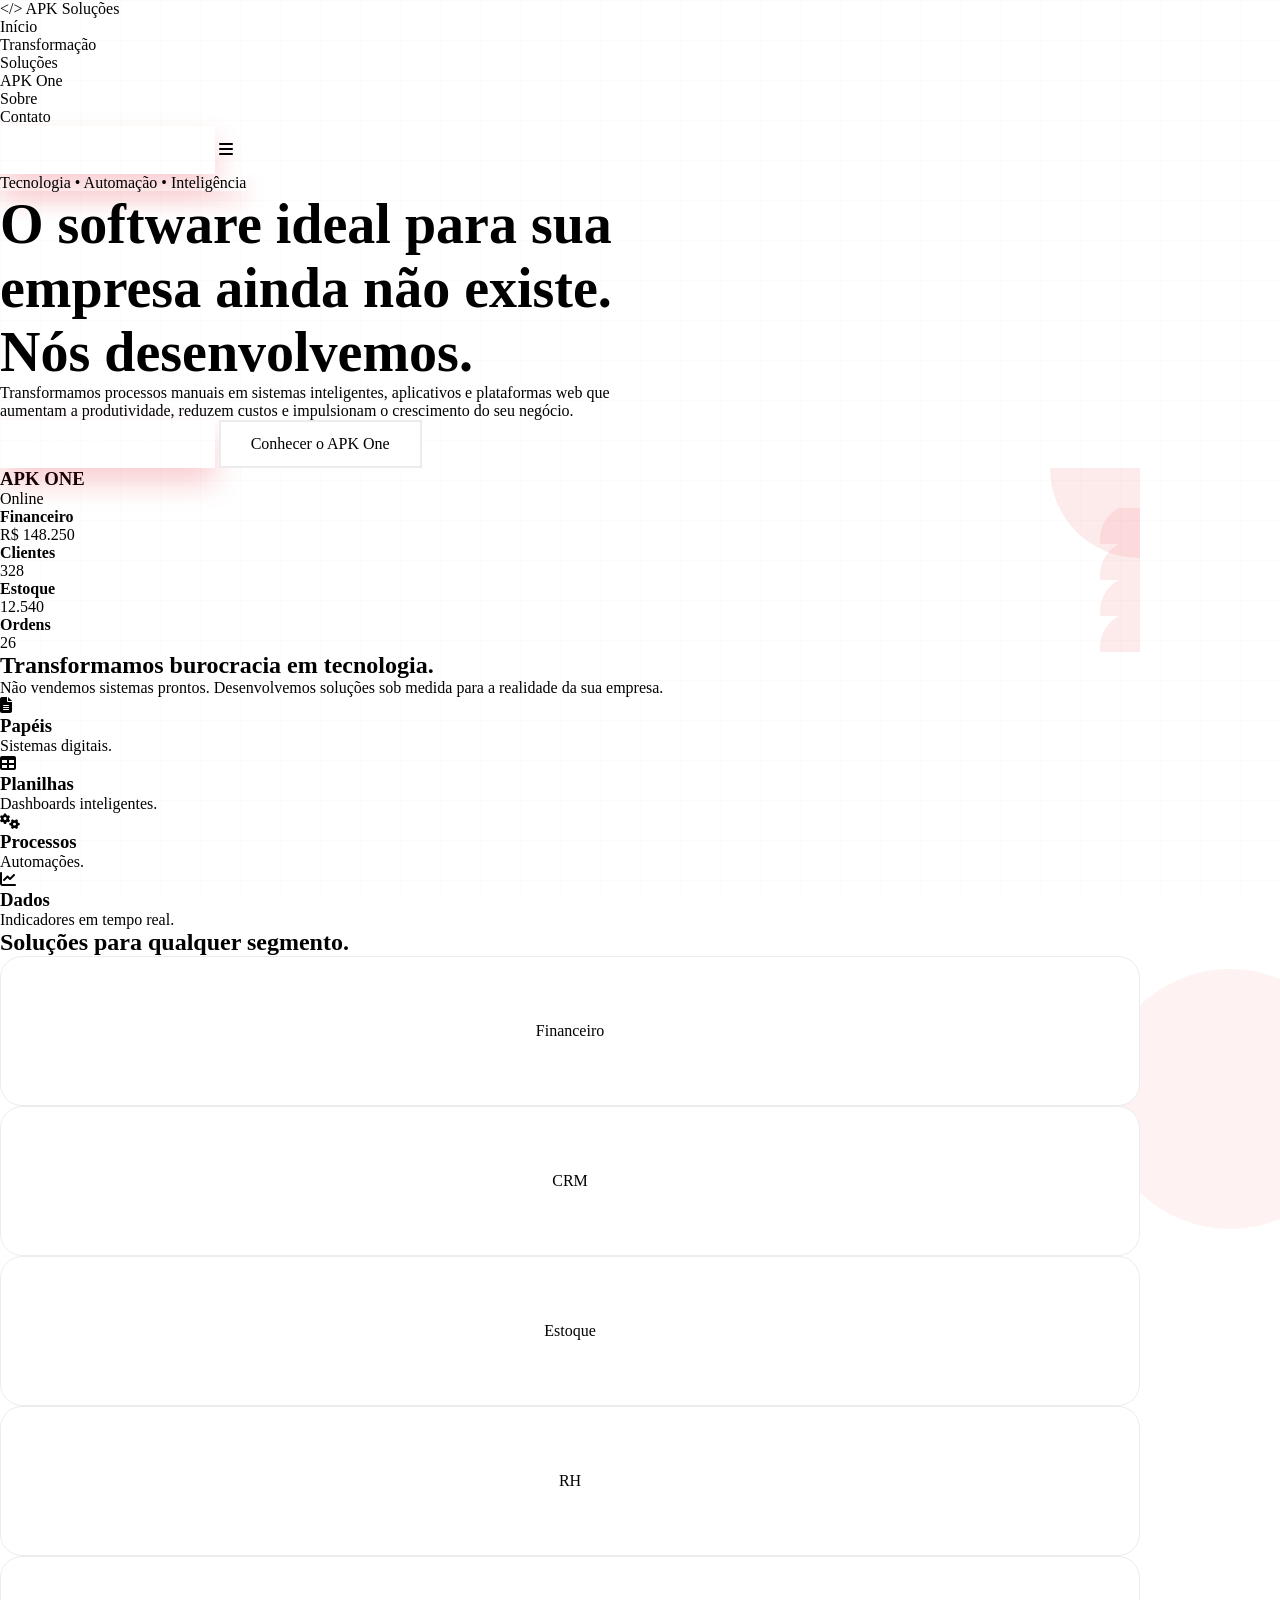
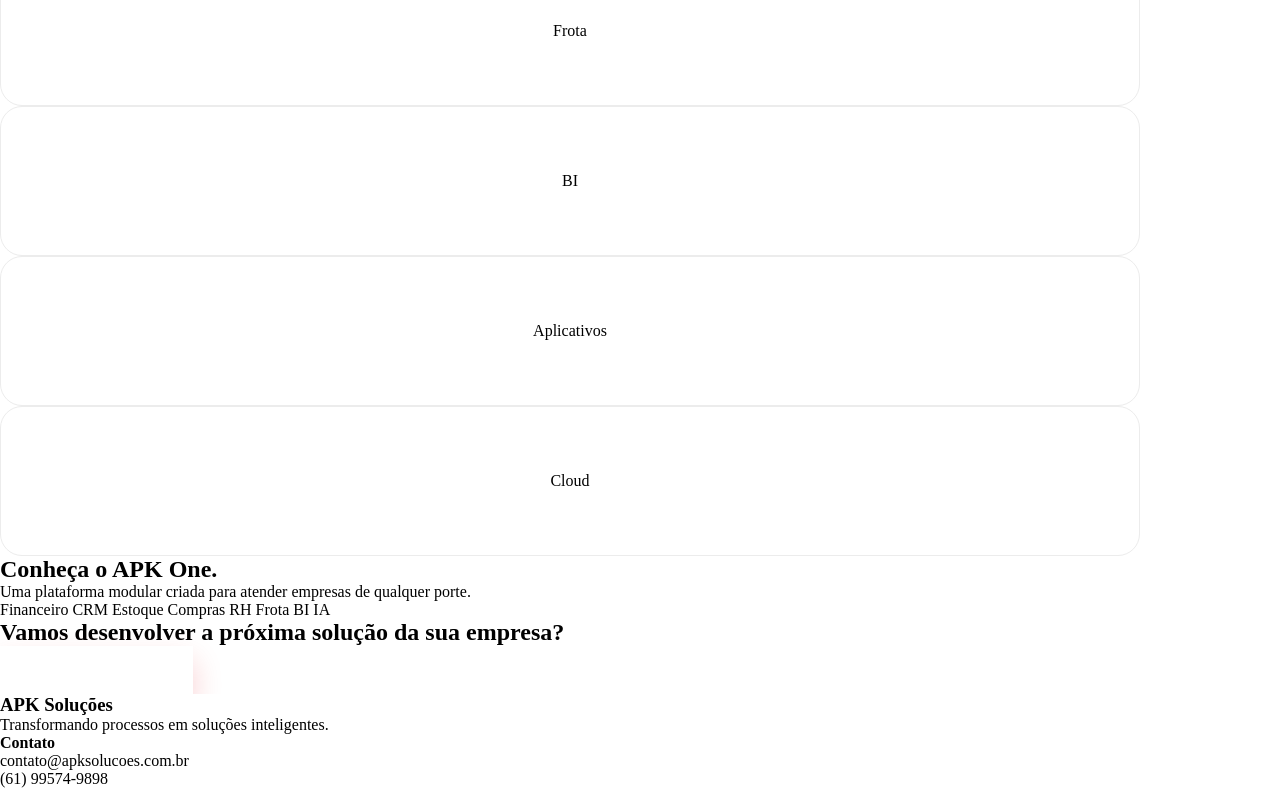
==== index.html @ 2851658e "Update index.html" ====
<!DOCTYPE html>
<html lang="pt-BR">

<head>
    <meta charset="UTF-8">
    <meta name="viewport" content="width=device-width, initial-scale=1.0">

    <title>APK Soluções | Transformando processos em soluções inteligentes</title>

    <meta name="description"
        content="Desenvolvimento de sistemas personalizados, aplicativos, dashboards, automações e soluções digitais para empresas de qualquer segmento.">

    <meta name="keywords"
        content="software, sistemas, ERP, CRM, dashboard, automação, aplicativo, desenvolvimento">

    <meta name="author" content="APK Soluções">

    <!-- Google Fonts -->
    <link rel="preconnect" href="https://fonts.googleapis.com">

    <link rel="preconnect" href="https://fonts.gstatic.com" crossorigin>

    <link href="https://fonts.googleapis.com/css2?family=Poppins:wght@300;400;500;600;700;800&display=swap"
        rel="stylesheet">

    <!-- Font Awesome -->
    <link rel="stylesheet"
        href="https://cdnjs.cloudflare.com/ajax/libs/font-awesome/6.7.2/css/all.min.css">

    <!-- CSS -->
    <link rel="stylesheet" href="css/variables.css">
    <link rel="stylesheet" href="css/reset.css">
    <link rel="stylesheet" href="css/layout.css">
    <link rel="stylesheet" href="css/components.css">
    <link rel="stylesheet" href="css/home.css">
    <link rel="stylesheet" href="css/responsive.css">
</head>

<body>

    <!--================ HEADER ================-->

    <header class="header">

        <div class="container header__container">

            <a href="#" class="header__logo">

                <span>&lt;/&gt;</span>

                APK Soluções

            </a>

            <nav class="header__nav">

                <ul class="header__menu">

                    <li><a href="#inicio">Início</a></li>

                    <li><a href="#transformacao">Transformação</a></li>

                    <li><a href="#solucoes">Soluções</a></li>

                    <li><a href="#apkone">APK One</a></li>

                    <li><a href="#sobre">Sobre</a></li>

                    <li><a href="#contato">Contato</a></li>

                </ul>

            </nav>

            <a href="#" class="btn btn--primary">

                Solicitar Demonstração

            </a>

            <button class="header__mobile">

                <i class="fa-solid fa-bars"></i>

            </button>

        </div>

    </header>

    <!--================ HERO ================-->

    <section class="hero" id="inicio">

        <div class="container hero__container">

            <div class="hero__content">

                <span class="hero__badge">

                    Tecnologia • Automação • Inteligência

                </span>

                <h1>

                    O software ideal para sua empresa ainda não existe.

                    <strong>Nós desenvolvemos.</strong>

                </h1>

                <p>

                    Transformamos processos manuais em sistemas inteligentes,
                    aplicativos e plataformas web que aumentam a produtividade,
                    reduzem custos e impulsionam o crescimento do seu negócio.

                </p>

                <div class="hero__buttons">

                    <a href="#" class="btn btn--primary">

                        Solicitar Demonstração

                    </a>

                    <a href="#apkone" class="btn btn--secondary">

                        Conhecer o APK One

                    </a>

                </div>

            </div>

            <!-- Dashboard -->

            <div class="hero__dashboard">

                <div class="dashboard">

                    <div class="dashboard__header">

                        <h3>APK ONE</h3>

                        <span>Online</span>

                    </div>

                    <div class="dashboard__cards">

                        <div class="dashboard__card">

                            <h4>Financeiro</h4>

                            <strong>R$ 148.250</strong>

                        </div>

                        <div class="dashboard__card">

                            <h4>Clientes</h4>

                            <strong>328</strong>

                        </div>

                        <div class="dashboard__card">

                            <h4>Estoque</h4>

                            <strong>12.540</strong>

                        </div>

                        <div class="dashboard__card">

                            <h4>Ordens</h4>

                            <strong>26</strong>

                        </div>

                    </div>

                </div>

            </div>

        </div>

    </section>

    <!--================ TRANSFORMAÇÃO ================-->

    <section class="transform" id="transformacao">

        <div class="container">

            <div class="section-title">

                <h2>Transformamos burocracia em tecnologia.</h2>

                <p>

                    Não vendemos sistemas prontos.

                    Desenvolvemos soluções sob medida para a realidade da sua empresa.

                </p>

            </div>

            <div class="transform__grid">

                <article class="transform__card">

                    <i class="fa-solid fa-file-lines"></i>

                    <h3>Papéis</h3>

                    <p>Sistemas digitais.</p>

                </article>

                <article class="transform__card">

                    <i class="fa-solid fa-table"></i>

                    <h3>Planilhas</h3>

                    <p>Dashboards inteligentes.</p>

                </article>

                <article class="transform__card">

                    <i class="fa-solid fa-gears"></i>

                    <h3>Processos</h3>

                    <p>Automações.</p>

                </article>

                <article class="transform__card">

                    <i class="fa-solid fa-chart-line"></i>

                    <h3>Dados</h3>

                    <p>Indicadores em tempo real.</p>

                </article>

            </div>

        </div>

    </section>

    <!--================ SOLUÇÕES ================-->

    <section class="solutions" id="solucoes">

        <div class="container">

            <div class="section-title">

                <h2>Soluções para qualquer segmento.</h2>

            </div>

            <div class="solutions__grid">

                <div class="solution-card">Financeiro</div>

                <div class="solution-card">CRM</div>

                <div class="solution-card">Estoque</div>

                <div class="solution-card">RH</div>

                <div class="solution-card">Frota</div>

                <div class="solution-card">BI</div>

                <div class="solution-card">Aplicativos</div>

                <div class="solution-card">Cloud</div>

            </div>

        </div>

    </section>

    <!--================ APK ONE ================-->

    <section class="apkone" id="apkone">

        <div class="container">

            <div class="section-title">

                <h2>Conheça o APK One.</h2>

                <p>

                    Uma plataforma modular criada para atender empresas de qualquer porte.

                </p>

            </div>

            <div class="apkone__modules">

                <span>Financeiro</span>

                <span>CRM</span>

                <span>Estoque</span>

                <span>Compras</span>

                <span>RH</span>

                <span>Frota</span>

                <span>BI</span>

                <span>IA</span>

            </div>

        </div>

    </section>

    <!--================ CTA ================-->

    <section class="cta">

        <div class="container">

            <h2>

                Vamos desenvolver a próxima solução da sua empresa?

            </h2>

            <a href="#" class="btn btn--primary">

                Solicitar Orçamento

            </a>

        </div>

    </section>

    <!--================ FOOTER ================-->

    <footer class="footer" id="contato">

        <div class="container footer__container">

            <div>

                <h3>APK Soluções</h3>

                <p>

                    Transformando processos em soluções inteligentes.

                </p>

            </div>

            <div>

                <h4>Contato</h4>

                <p>contato@apksolucoes.com.br</p>

                <p>(61) 99574-9898</p>

            </div>

        </div>

    </footer>

    <!-- JS -->

    <script src="assets/js/app.js"></script>

</body>

</html>
---- css/layout.css ----
/* ==========================================================
   APK SOLUÇÕES
   components.css
   Componentes globais do site
========================================================== */


/* ==========================================================
   BOTÕES
========================================================== */

.btn{

    display:inline-flex;

    align-items:center;

    justify-content:center;

    gap:10px;

    min-height:48px;

    padding:0 24px;

    border-radius:var(--radius-md);

    font-size:var(--font-size-md);

    font-weight:var(--font-semibold);

    white-space:nowrap;

    cursor:pointer;

    transition:
        transform var(--transition-fast),
        box-shadow var(--transition-fast),
        background var(--transition-fast),
        color var(--transition-fast);

}


/* ==========================================================
   BOTÃO PRIMÁRIO
========================================================== */

.btn--primary{

    background:var(--color-primary);

    color:var(--color-white);

    box-shadow:
        0 8px 20px rgba(227,6,19,.18);

}


.btn--primary:hover{

    background:var(--color-primary-dark);

    color:var(--color-white);

    transform:translateY(-2px);

    box-shadow:
        0 12px 28px rgba(227,6,19,.25);

}


/* ==========================================================
   BOTÃO SECUNDÁRIO
========================================================== */

.btn--secondary{

    background:var(--color-white);

    color:var(--color-black);

    border:1px solid var(--color-gray-light);

}


.btn--secondary:hover{

    background:var(--color-black);

    border-color:var(--color-black);

    color:var(--color-white);

    transform:translateY(-2px);

}


/* ==========================================================
   BOTÃO OUTLINE
========================================================== */

.btn--outline{

    background:transparent;

    color:var(--color-primary);

    border:1px solid var(--color-primary);

}


.btn--outline:hover{

    background:var(--color-primary);

    color:var(--color-white);

}


/* ==========================================================
   CARDS
========================================================== */

.card{

    background:var(--color-white);

    border:1px solid rgba(17,24,39,.06);

    border-radius:var(--radius-lg);

    box-shadow:var(--shadow-sm);

    transition:
        transform var(--transition),
        box-shadow var(--transition);

}


.card:hover{

    transform:translateY(-6px);

    box-shadow:var(--shadow-md);

}


/* ==========================================================
   SOLUTION CARD
========================================================== */

.solution-card{

    position:relative;

    min-height:150px;

    display:flex;

    flex-direction:column;

    align-items:center;

    justify-content:center;

    gap:12px;

    padding:30px;

    background:var(--color-white);

    border-radius:var(--radius-lg);

    border:1px solid #e5e7eb;

    color:var(--color-black);

    font-size:var(--font-size-lg);

    font-weight:var(--font-semibold);

    text-align:center;

    overflow:hidden;

    transition:
        transform var(--transition),
        box-shadow var(--transition),
        border-color var(--transition),
        color var(--transition);

}


.solution-card::before{

    content:"";

    position:absolute;

    left:0;

    bottom:0;

    width:100%;

    height:3px;

    background:var(--color-primary);

    transform:scaleX(0);

    transform-origin:left;

    transition:transform var(--transition);

}


.solution-card:hover{

    transform:translateY(-6px);

    border-color:rgba(227,6,19,.25);

    box-shadow:var(--shadow-md);

    color:var(--color-primary);

}


.solution-card:hover::before{

    transform:scaleX(1);

}


/* ==========================================================
   BADGE
========================================================== */

.badge{

    display:inline-flex;

    align-items:center;

    justify-content:center;

    gap:8px;

    padding:7px 14px;

    border-radius:var(--radius-round);

    font-size:var(--font-size-sm);

    font-weight:var(--font-semibold);

}


.badge--primary{

    background:#ffecec;

    color:var(--color-primary);

}


.badge--dark{

    background:var(--color-black);

    color:var(--color-white);

}


/* ==========================================================
   ÍCONES
========================================================== */

.icon-box{

    width:58px;

    height:58px;

    display:flex;

    align-items:center;

    justify-content:center;

    border-radius:var(--radius-md);

    background:#fff0f1;

    color:var(--color-primary);

    font-size:24px;

}


/* ==========================================================
   LINKS
========================================================== */

.link{

    display:inline-flex;

    align-items:center;

    gap:8px;

    color:var(--color-primary);

    font-weight:var(--font-semibold);

}


.link:hover{

    color:var(--color-primary-dark);

}


.link i{

    transition:transform var(--transition-fast);

}


.link:hover i{

    transform:translateX(4px);

}


/* ==========================================================
   DIVISOR
========================================================== */

.divider{

    width:100%;

    height:1px;

    background:#e5e7eb;

}


/* ==========================================================
   SCROLL OFFSET
========================================================== */

[id]{

    scroll-margin-top:
        calc(var(--header-height) + 25px);

}
---- css/components.css ----
/* ==========================================================
   APK SOLUÇÕES
   components.css
   Componentes globais
========================================================== */


/* ==========================================================
   BOTÕES
========================================================== */

.btn{

    display:inline-flex;

    align-items:center;

    justify-content:center;

    gap:10px;

    min-height:48px;

    padding:14px 30px;

    border-radius:var(--radius-round);

    font-size:var(--font-size-md);

    font-weight:var(--font-semibold);

    line-height:1;

    white-space:nowrap;

    cursor:pointer;

    user-select:none;

    transition:
        transform var(--transition-fast),
        box-shadow var(--transition-fast),
        background var(--transition-fast),
        color var(--transition-fast),
        border-color var(--transition-fast);

}


/* ==========================================================
   BOTÃO PRIMÁRIO
========================================================== */

.btn--primary{

    background:var(--gradient-primary);

    color:var(--color-white);

    border:2px solid transparent;

    box-shadow:
        0 15px 30px rgba(227,6,19,.20);

}


.btn--primary:hover{

    color:var(--color-white);

    transform:translateY(-4px);

    box-shadow:
        0 20px 40px rgba(227,6,19,.35);

}


/* ==========================================================
   BOTÃO SECUNDÁRIO
========================================================== */

.btn--secondary{

    background:var(--color-white);

    color:var(--color-black);

    border:2px solid #ececec;

}


.btn--secondary:hover{

    background:var(--color-black);

    color:var(--color-white);

    border-color:var(--color-black);

    transform:translateY(-3px);

}


/* ==========================================================
   BOTÃO OUTLINE
========================================================== */

.btn--outline{

    background:transparent;

    color:var(--color-primary);

    border:2px solid var(--color-primary);

}


.btn--outline:hover{

    background:var(--color-primary);

    color:var(--color-white);

}


/* ==========================================================
   CARD GENÉRICO
========================================================== */

.card{

    background:var(--color-white);

    border:1px solid rgba(17,24,39,.06);

    border-radius:var(--radius-lg);

    padding:35px;

    box-shadow:var(--shadow-sm);

    transition:
        transform var(--transition),
        box-shadow var(--transition);

}


.card:hover{

    transform:translateY(-8px);

    box-shadow:var(--shadow-lg);

}


/* ==========================================================
   SOLUTION CARD
========================================================== */

.solution-card{

    position:relative;

    min-height:150px;

    display:flex;

    flex-direction:column;

    align-items:center;

    justify-content:center;

    gap:12px;

    padding:30px;

    background:var(--color-white);

    border:1px solid #ececec;

    border-radius:var(--radius-lg);

    text-align:center;

    cursor:pointer;

    overflow:hidden;

    transition:
        transform var(--transition),
        box-shadow var(--transition),
        border-color var(--transition),
        color var(--transition);

}


.solution-card:hover{

    transform:translateY(-8px);

    border-color:var(--color-primary);

    box-shadow:var(--shadow-lg);

}


.solution-card i{

    font-size:42px;

    color:var(--color-primary);

    margin-bottom:10px;

}


.solution-card h3{

    color:var(--color-black);

    margin-bottom:5px;

}


.solution-card p{

    color:var(--color-gray);

}


/* ==========================================================
   DASHBOARD
========================================================== */

.dashboard{

    position:relative;

    overflow:hidden;

}


.dashboard::before{

    content:"";

    position:absolute;

    width:180px;

    height:180px;

    top:-90px;

    right:-90px;

    border-radius:50%;

    background:rgba(227,6,19,.08);

    pointer-events:none;

}


.dashboard__card{

    position:relative;

    overflow:hidden;

}


.dashboard__card::after{

    content:"";

    position:absolute;

    width:70px;

    height:70px;

    right:-30px;

    bottom:-30px;

    border-radius:50%;

    background:rgba(227,6,19,.08);

    pointer-events:none;

}


/* ==========================================================
   BADGE
========================================================== */

.badge{

    display:inline-flex;

    align-items:center;

    justify-content:center;

    gap:10px;

    padding:8px 18px;

    border-radius:var(--radius-round);

    background:#ffecec;

    color:var(--color-primary);

    font-size:var(--font-size-sm);

    font-weight:var(--font-semibold);

}


/* ==========================================================
   ESTATÍSTICAS
========================================================== */

.stats{

    display:grid;

    grid-template-columns:
        repeat(4,1fr);

    gap:30px;

}


.stat{

    background:var(--color-white);

    border-radius:var(--radius-lg);

    padding:35px;

    text-align:center;

    box-shadow:var(--shadow-sm);

}


.stat h2{

    color:var(--color-primary);

    font-size:42px;

    margin-bottom:10px;

}


.stat p{

    color:var(--color-gray);

}


/* ==========================================================
   GLASS
========================================================== */

.glass{

    background:rgba(255,255,255,.70);

    border:1px solid rgba(255,255,255,.40);

    backdrop-filter:blur(15px);

    -webkit-backdrop-filter:blur(15px);

}


/* ==========================================================
   CÍRCULO DE ÍCONE
========================================================== */

.icon-circle{

    width:70px;

    height:70px;

    display:flex;

    align-items:center;

    justify-content:center;

    margin:0 auto 20px;

    border-radius:50%;

    background:#ffecec;

    color:var(--color-primary);

    font-size:28px;

}


/* ==========================================================
   DIVISOR
========================================================== */

.divider{

    width:90px;

    height:5px;

    margin:20px auto 0;

    border-radius:var(--radius-round);

    background:var(--gradient-primary);

}


/* ==========================================================
   HOVER SCALE
========================================================== */

.hover-scale{

    transition:
        transform var(--transition);

}


.hover-scale:hover{

    transform:scale(1.05);

}


/* ==========================================================
   FADE
========================================================== */

.fade{

    opacity:0;

    transform:translateY(30px);

    transition:
        opacity .8s ease,
        transform .8s ease;

}


.fade.show{

    opacity:1;

    transform:translateY(0);

}
---- css/home.css ----
Perfeito! Agora entramos na parte que vai dar identidade ao projeto.

Este arquivo conterá todos os componentes reutilizáveis da APK Soluções.

📄 Arquivo
assets/css/components.css
/* ==========================================================
   APK SOLUÇÕES
   COMPONENTS.CSS
========================================================== */

/* ==========================================================
   BOTÕES
========================================================== */

.btn{

    display:inline-flex;
    align-items:center;
    justify-content:center;

    padding:16px 34px;

    border-radius:999px;

    font-size:16px;
    font-weight:600;

    cursor:pointer;

    transition:all .35s ease;

    user-select:none;

}

.btn--primary{

    background:var(--gradient-primary);
    color:#FFF;

    box-shadow:0 15px 30px rgba(227,6,19,.20);

}

.btn--primary:hover{

    transform:translateY(-4px);

    box-shadow:0 20px 40px rgba(227,6,19,.35);

}

.btn--secondary{

    background:#FFF;

    color:var(--color-black);

    border:2px solid #ECECEC;

}

.btn--secondary:hover{

    background:var(--color-black);

    color:#FFF;

}


/* ==========================================================
   CARDS
========================================================== */

.card{

    background:#FFF;

    border-radius:22px;

    padding:35px;

    transition:.35s;

    box-shadow:var(--shadow-sm);

}

.card:hover{

    transform:translateY(-10px);

    box-shadow:var(--shadow-lg);

}


/* ==========================================================
   SOLUTION CARD
========================================================== */

.solution-card{

    background:#FFF;

    border-radius:22px;

    padding:35px;

    text-align:center;

    transition:.35s;

    cursor:pointer;

    border:1px solid #ECECEC;

}

.solution-card:hover{

    transform:translateY(-8px);

    border-color:var(--color-primary);

    box-shadow:var(--shadow-lg);

}

.solution-card i{

    font-size:42px;

    color:var(--color-primary);

    margin-bottom:20px;

}

.solution-card h3{

    margin-bottom:15px;

    color:var(--color-black);

}

.solution-card p{

    color:var(--color-gray);

}


/* ==========================================================
   DASHBOARD
========================================================== */

.dashboard{

    position:relative;

    overflow:hidden;

}

.dashboard::before{

    content:"";

    position:absolute;

    width:180px;
    height:180px;

    background:rgba(227,6,19,.08);

    border-radius:50%;

    top:-90px;
    right:-90px;

}

.dashboard__card{

    position:relative;

    overflow:hidden;

}

.dashboard__card::after{

    content:"";

    position:absolute;

    right:-30px;
    bottom:-30px;

    width:70px;
    height:70px;

    border-radius:50%;

    background:rgba(227,6,19,.08);

}


/* ==========================================================
   BADGES
========================================================== */

.badge{

    display:inline-flex;

    align-items:center;

    gap:10px;

    padding:8px 18px;

    border-radius:999px;

    background:#FFECEC;

    color:var(--color-primary);

    font-weight:600;

    font-size:14px;

}


/* ==========================================================
   MENU
========================================================== */

.header__menu li{

    position:relative;

}

.header__menu a{

    padding:6px 0;

}

.header__menu a::after{

    content:"";

    position:absolute;

    left:0;
    bottom:-6px;

    width:0;

    height:2px;

    background:var(--color-primary);

    transition:.35s;

}

.header__menu a:hover::after{

    width:100%;

}


/* ==========================================================
   ESTATÍSTICAS
========================================================== */

.stats{

    display:grid;

    grid-template-columns:repeat(4,1fr);

    gap:30px;

}

.stat{

    background:#FFF;

    border-radius:20px;

    padding:35px;

    text-align:center;

    box-shadow:var(--shadow-sm);

}

.stat h2{

    color:var(--color-primary);

    font-size:42px;

    margin-bottom:10px;

}

.stat p{

    color:var(--color-gray);

}


/* ==========================================================
   GLASS
========================================================== */

.glass{

    backdrop-filter:blur(15px);

    background:rgba(255,255,255,.70);

    border:1px solid rgba(255,255,255,.4);

}


/* ==========================================================
   ICON CIRCLE
========================================================== */

.icon-circle{

    width:70px;

    height:70px;

    border-radius:50%;

    display:flex;

    justify-content:center;

    align-items:center;

    margin:0 auto 20px;

    background:#FFECEC;

    color:var(--color-primary);

    font-size:28px;

}


/* ==========================================================
   SECTION DIVIDER
========================================================== */

.divider{

    width:90px;

    height:5px;

    border-radius:20px;

    background:var(--gradient-primary);

    margin:20px auto 0;

}


/* ==========================================================
   HOVER SCALE
========================================================== */

.hover-scale{

    transition:.35s;

}

.hover-scale:hover{

    transform:scale(1.05);

}


/* ==========================================================
   FADE
========================================================== */

.fade{

    opacity:0;

    transform:translateY(30px);

    transition:.8s;

}

.fade.show{

    opacity:1;

    transform:translateY(0);

}
🔥 Agora você já possui
✅ HTML

✅ Variáveis

✅ Reset

✅ Layout

✅ Componentes

O que vem agora?
Agora começa a parte que realmente vai deixar o site bonito.

O próximo arquivo será:

home.css
Nele vamos criar:

🎨 Hero premium com fundo tecnológico.

🌟 Efeitos de luz.

💎 Dashboard flutuante.

✨ Animações suaves.

📈 Cards com microinterações.

🎯 Seções com visual moderno.

🎨 Gradientes elegantes.

🖥️ Aparência semelhante a produtos como Vercel e Stripe, mas com identidade própria.

Minha proposta
A partir do home.css, vamos elevar o nível do design. Em vez de um site institucional comum, vamos construir uma interface que possa servir de base para a futura plataforma APK One, mantendo consistência visual entre o site e o sistema.

Na próxima resposta entregarei um home.css completo, bem mais elaborado, para que ao abrir o navegador você já tenha a sensação de estar vendo um produto de tecnologia de alto padrão.


SIM

Perfeito! Agora eu vou fazer uma pequena mudança de estratégia para aumentar muito a qualidade do projeto.

O que eu percebi
Se continuarmos gerando arquivos de 500 a 1.000 linhas diretamente no chat, acontecerão problemas:

o código pode ser cortado pelo limite de resposta;

ficará difícil para você copiar;

ficará difícil manter e evoluir;

aumenta o risco de erros.

Como este projeto é grande (provavelmente passará de 20.000 linhas de código), quero trabalhar como uma software house de verdade.

Minha proposta
Em vez de colar tudo no chat, eu vou gerar arquivos completos (home.css, app.js, etc.) para você baixar e colocar na pasta do projeto.

Assim você receberá arquivos íntegros, sem cortes, exatamente como seriam em um projeto profissional.

Isso permitirá:
✅ Arquivos completos.

✅ Código sem limite de tamanho do chat.

✅ Organização.

✅ Evolução do projeto.

✅ Fácil atualização.

O que vou entregar na Sprint 1
index.html ✅ (já entregue)

variables.css ✅

reset.css ✅

layout.css ✅

components.css ✅

home.css (arquivo completo)

responsive.css (arquivo completo)

app.js (arquivo completo)

Depois seguimos para as páginas internas e, em seguida, para o APK One.

Quero construir isso como um produto comercial
Não quero que seja apenas um conjunto de exemplos. Quero que, ao final, você tenha um projeto organizado, pronto para colocar no GitHub, publicar e evoluir para uma plataforma SaaS.

Então, a partir da próxima entrega, vou gerar o home.css completo como um arquivo, em vez de tentar dividi-lo em vários trechos pelo chat. Isso vai manter a qualidade e acelerar muito o desenvolvimento.


sim

Perfeito! Agora começaremos a gerar os arquivos completos do projeto.

📄 Primeiro arquivo desta etapa:

**home.css

Esse arquivo já adiciona:

Fundo moderno com gradientes sutis.

Hero com grid tecnológico.

Dashboard flutuante.

Animação suave.

Melhorias visuais nos cards.

Destaques para as seções.

CTA com efeito de profundidade.

Rodapé refinado.

Próxima entrega
Na sequência vou gerar o responsive.css completo, contendo:

📱 Mobile (320px–767px)

💻 Tablet (768px–1023px)

🖥️ Desktop (1024px+)

Menu hambúrguer

Hero adaptável

Dashboard responsivo

Grid dos cards responsivo

Footer responsivo

Depois disso entregarei o app.js para animações e interações.

Também proponho uma melhoria importante
Em vez de apenas desenvolver o site, vou criar um projeto com padrão profissional:

README.md

.gitignore

Estrutura Git

Documentação

Componentes reutilizáveis

Base preparada para a futura API em .NET

Assim, tudo o que construirmos servirá tanto para o site quanto para a plataforma APK One. 


home.css
Código


Biblioteca
/
home.css


/* ==========================================================
   APK SOLUÇÕES
   home.css
========================================================== */

body{
    background:
    radial-gradient(circle at top right, rgba(227,6,19,.08), transparent 30%),
    radial-gradient(circle at bottom left, rgba(37,99,235,.05), transparent 35%),
    var(--color-background);
}

.hero{
    overflow:hidden;
}

.hero::before{
    content:"";
    position:absolute;
    inset:0;
    background-image:
      linear-gradient(rgba(0,0,0,.03) 1px, transparent 1px),
      linear-gradient(90deg, rgba(0,0,0,.03) 1px, transparent 1px);
    background-size:40px 40px;
    opacity:.35;
    pointer-events:none;
}

.hero__content{
    position:relative;
    z-index:2;
}

.hero__dashboard{
    animation:float 6s ease-in-out infinite;
}

@keyframes float{
    0%,100%{transform:translateY(0);}
    50%{transform:translateY(-14px);}
}

.hero__badge{
    box-shadow:0 10px 25px rgba(227,6,19,.15);
}

.hero h1{
    max-width:700px;
}

.hero p{
    max-width:620px;
}

.transform__card,
.solution-card,
.dashboard,
.stat{
    transition:transform .35s ease, box-shadow .35s ease;
}

.transform__card:hover,
.solution-card:hover,
.dashboard:hover,
.stat:hover{
    transform:translateY(-8px);
}

.solutions{
    position:relative;
}

.solutions::before{
    content:"";
    position:absolute;
    width:260px;
    height:260px;
    border-radius:50%;
    background:rgba(227,6,19,.05);
    right:-80px;
    top:40px;
}

.cta{
    position:relative;
    overflow:hidden;
}

.cta::after{
    content:"";
    position:absolute;
    width:420px;
    height:420px;
    border-radius:50%;
    background:rgba(255,255,255,.08);
    top:-180px;
    right:-120px;
}

.footer{
    border-top:4px solid var(--color-primary);
}
Biblioteca
/
home.css


/* ==========================================================
   APK SOLUÇÕES
   home.css
========================================================== */

body{
    background:
    radial-gradient(circle at top right, rgba(227,6,19,.08), transparent 30%),
    radial-gradient(circle at bottom left, rgba(37,99,235,.05), transparent 35%),
    var(--color-background);
}

.hero{
    overflow:hidden;
}

.hero::before{
    content:"";
    position:absolute;
    inset:0;
    background-image:
      linear-gradient(rgba(0,0,0,.03) 1px, transparent 1px),
      linear-gradient(90deg, rgba(0,0,0,.03) 1px, transparent 1px);
    background-size:40px 40px;
    opacity:.35;
    pointer-events:none;
}

.hero__content{
    position:relative;
    z-index:2;
}

.hero__dashboard{
    animation:float 6s ease-in-out infinite;
}

@keyframes float{
    0%,100%{transform:translateY(0);}
    50%{transform:translateY(-14px);}
}

.hero__badge{
    box-shadow:0 10px 25px rgba(227,6,19,.15);
}

.hero h1{
    max-width:700px;
}

.hero p{
    max-width:620px;
}

.transform__card,
.solution-card,
.dashboard,
.stat{
    transition:transform .35s ease, box-shadow .35s ease;
}

.transform__card:hover,
.solution-card:hover,
.dashboard:hover,
.stat:hover{
    transform:translateY(-8px);
}

.solutions{
    position:relative;
}

.solutions::before{
    content:"";
    position:absolute;
    width:260px;
    height:260px;
    border-radius:50%;
    background:rgba(227,6,19,.05);
    right:-80px;
    top:40px;
}

.cta{
    position:relative;
    overflow:hidden;
}

.cta::after{
    content:"";
    position:absolute;
    width:420px;
    height:420px;
    border-radius:50%;
    background:rgba(255,255,255,.08);
    top:-180px;
    right:-120px;
}

.footer{
    border-top:4px solid var(--color-primary);
}
/* ==========================================================
   DASHBOARD - EFEITO 3D
========================================================== */

.hero__dashboard .dashboard{

    transform:
        perspective(1200px)
        rotateY(var(--mouse-x, 0deg))
        rotateX(var(--mouse-y, 0deg));

    transition:
        transform .15s ease,
        box-shadow .35s ease;

}


/* ==========================================================
   SITE CARREGADO
========================================================== */

body.loaded{

    opacity:1;

}
---- css/responsive.css ----
/* ==========================================================
   APK SOLUÇÕES
   responsive.css
========================================================== */

/* ==========================================================
   DESKTOP GRANDE
========================================================== */

@media (max-width:1400px){

    .container{
        max-width:1140px;
    }

    .hero h1{
        font-size:56px;
    }

}

/* ==========================================================
   NOTEBOOK
========================================================== */

@media (max-width:1200px){

    .hero__container{

        grid-template-columns:1fr;

        text-align:center;

    }

    .hero__content{

        display:flex;
        flex-direction:column;
        align-items:center;

    }

    .hero__dashboard{

        margin-top:50px;

    }

    .transform__grid{

        grid-template-columns:repeat(2,1fr);

    }

    .solutions__grid{

        grid-template-columns:repeat(2,1fr);

    }

    .stats{

        grid-template-columns:repeat(2,1fr);

    }

}

/* ==========================================================
   TABLET
========================================================== */

@media (max-width:992px){

    .header__nav{

        display:none;

    }

    .header__mobile{

        display:flex;

        align-items:center;

        justify-content:center;

        width:50px;

        height:50px;

        border-radius:12px;

        background:var(--color-primary);

        color:#FFF;

        font-size:22px;

    }

    .hero{

        padding-top:140px;

    }

    .hero h1{

        font-size:48px;

    }

    .hero p{

        font-size:18px;

    }

    .footer__container{

        grid-template-columns:1fr;

        text-align:center;

    }

}

/* ==========================================================
   MOBILE
========================================================== */

@media (max-width:768px){

    section{

        padding:70px 0;

    }

    .container{

        padding:0 20px;

    }

    .header{

        height:75px;

    }

    .header__logo{

        font-size:20px;

    }

    .btn{

        width:100%;

    }

    .hero__buttons{

        width:100%;

        flex-direction:column;

    }

    .hero h1{

        font-size:38px;

    }

    .section-title h2{

        font-size:34px;

    }

    .dashboard__cards{

        grid-template-columns:1fr;

    }

    .transform__grid{

        grid-template-columns:1fr;

    }

    .solutions__grid{

        grid-template-columns:1fr;

    }

    .stats{

        grid-template-columns:1fr;

    }

    .apkone__modules{

        justify-content:flex-start;

    }

}

/* ==========================================================
   CELULARES PEQUENOS
========================================================== */

@media (max-width:480px){

    .hero h1{

        font-size:32px;

    }

    .hero p{

        font-size:16px;

    }

    .section-title h2{

        font-size:28px;

    }

    .dashboard{

        padding:20px;

    }

    .dashboard__card strong{

        font-size:22px;

    }
/* ==========================================================
   MENU MOBILE
========================================================== */

@media (max-width:992px){

    .header__nav{

        position:absolute;

        top:100%;

        left:20px;

        right:20px;

        background:#FFFFFF;

        border-radius:16px;

        padding:20px;

        box-shadow:var(--shadow-lg);

        opacity:0;

        visibility:hidden;

        transform:translateY(-10px);

        transition:
            opacity .3s ease,
            transform .3s ease,
            visibility .3s ease;

    }


    .header__nav.active{

        opacity:1;

        visibility:visible;

        transform:translateY(0);

    }


    .header__menu{

        flex-direction:column;

        gap:5px;

    }


    .header__menu a{

        display:block;

        padding:14px;

        border-radius:10px;

    }


    .header__menu a:hover{

        background:#FFF0F1;

    }


    .header__menu a::after{

        display:none;

    }


    .header__mobile.active{

        transform:rotate(90deg);

    }

}

}
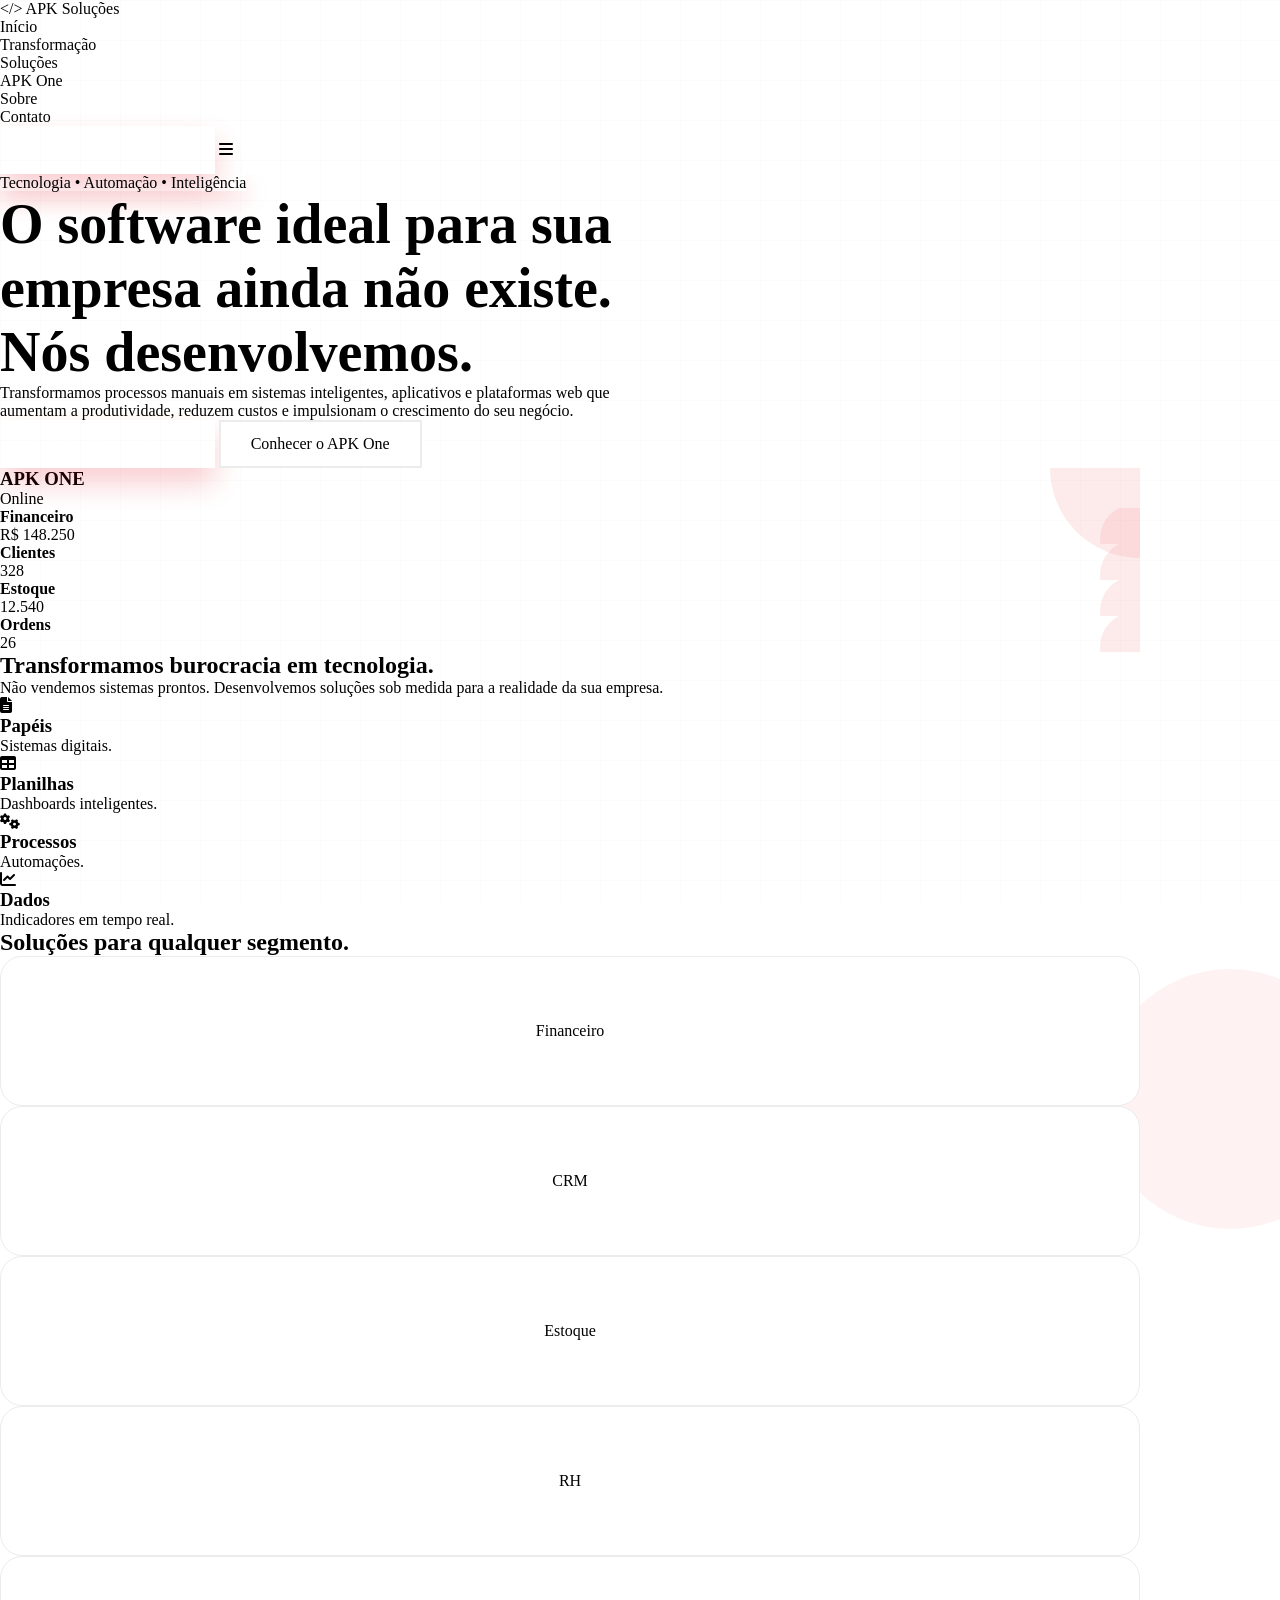
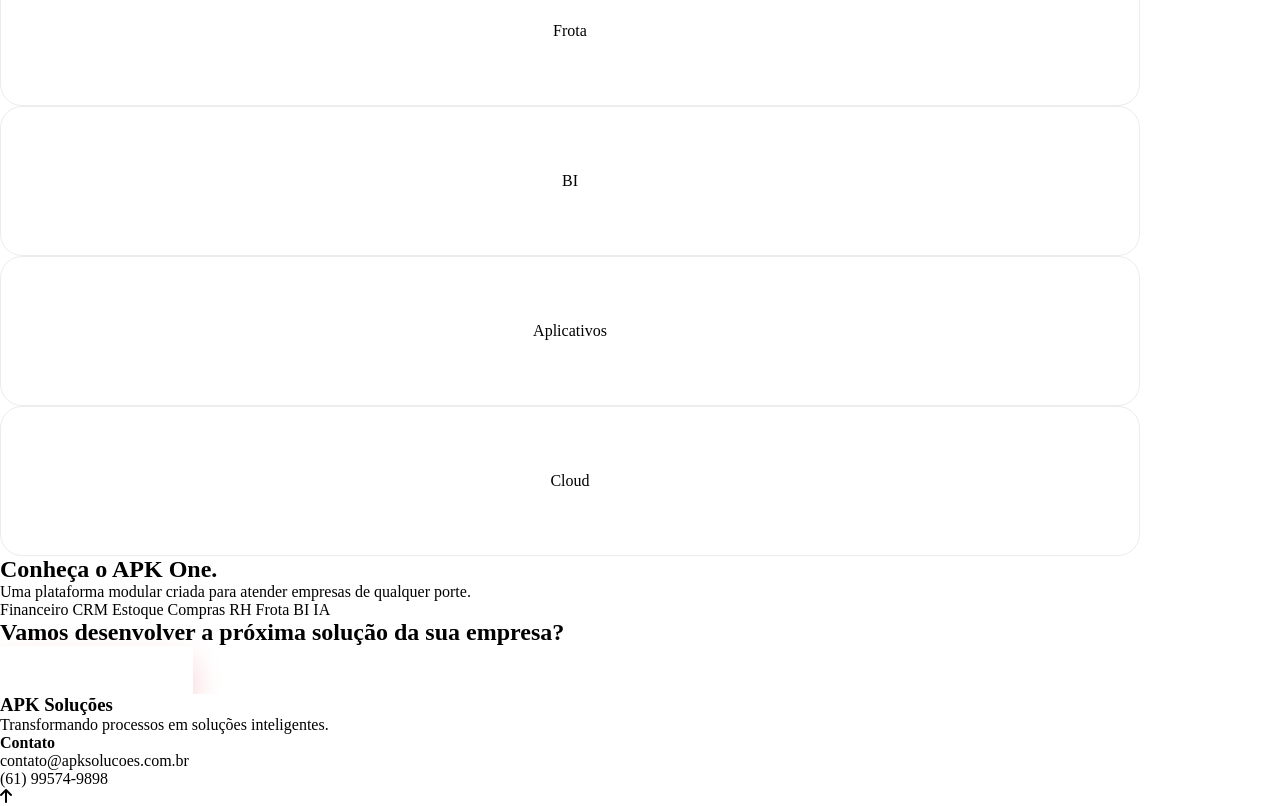
==== commit 426c0f8d: "Update index.html" ====
--- a/index.html
+++ b/index.html
@@ -396,7 +396,7 @@
 
     <!-- JS -->
 
-    <script src="assets/js/app.js"></script>
+    <script src="js/app.js"></script>
 
 </body>
 
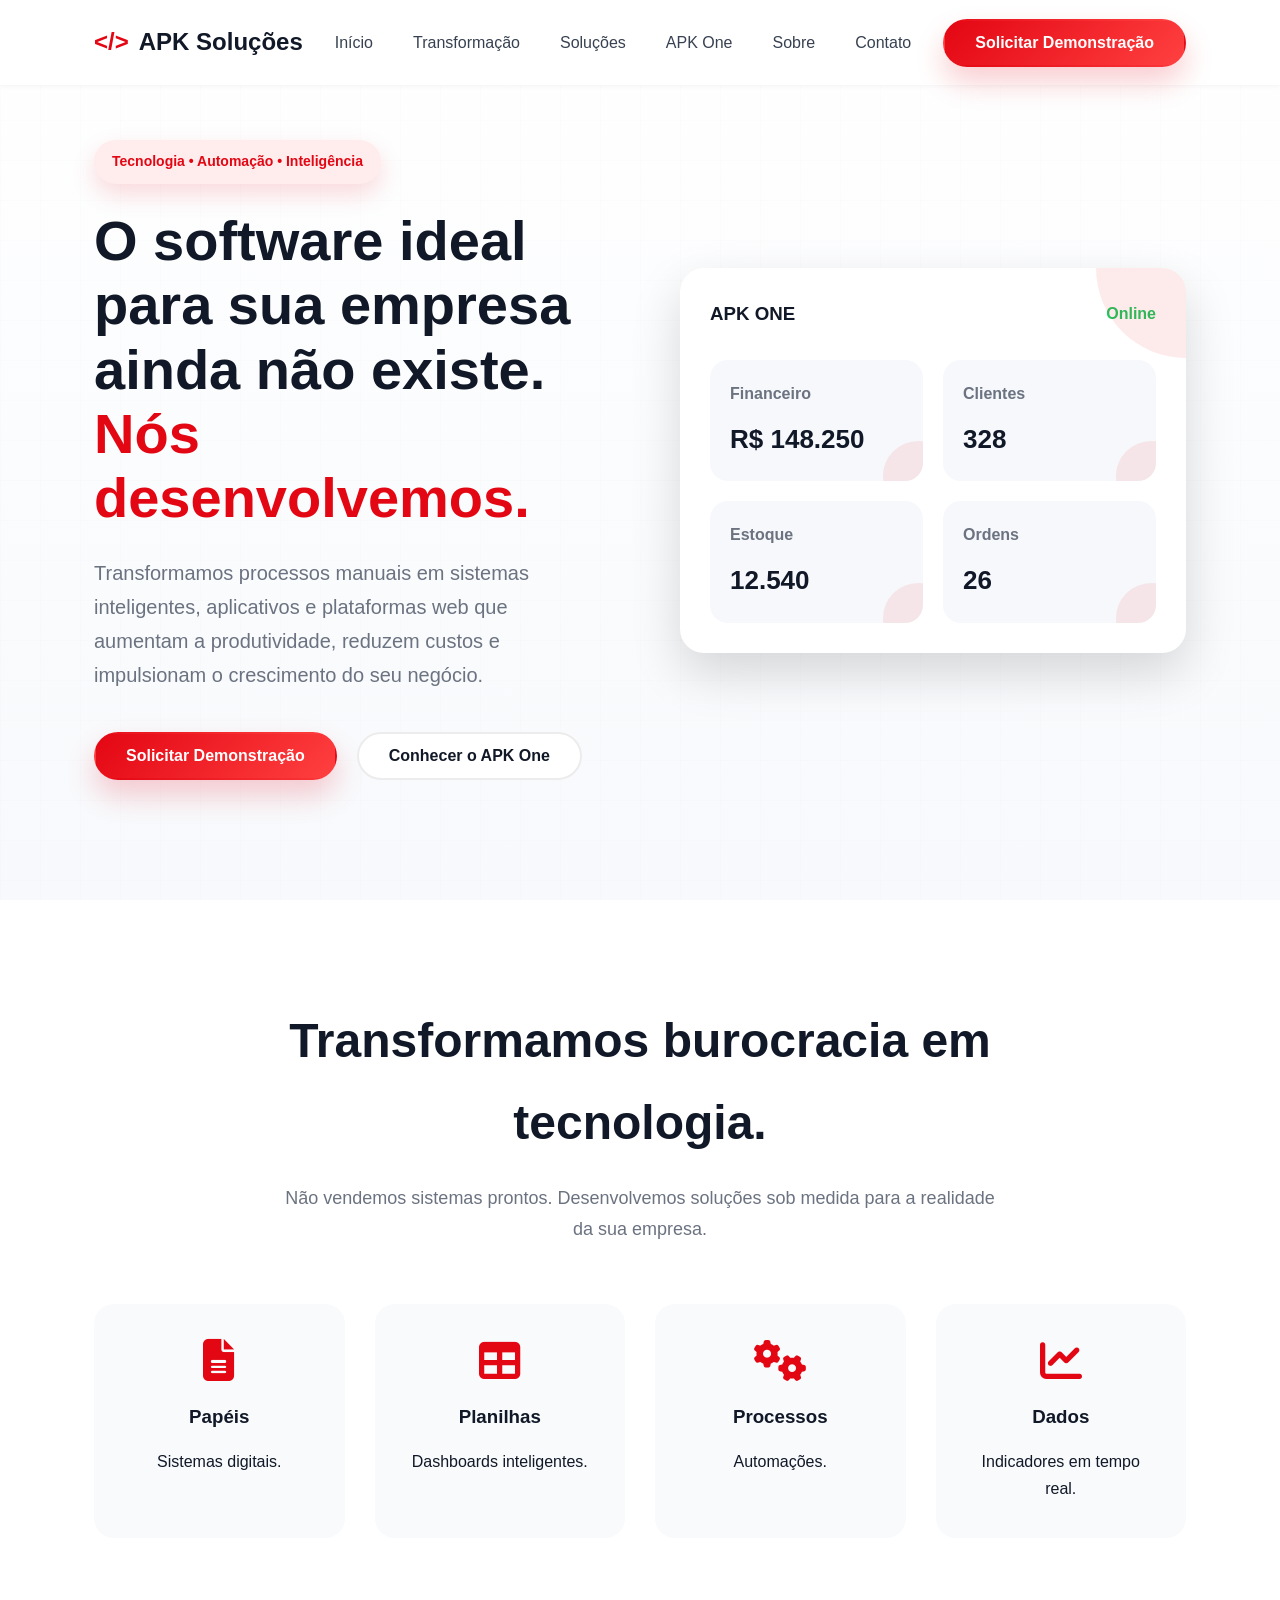
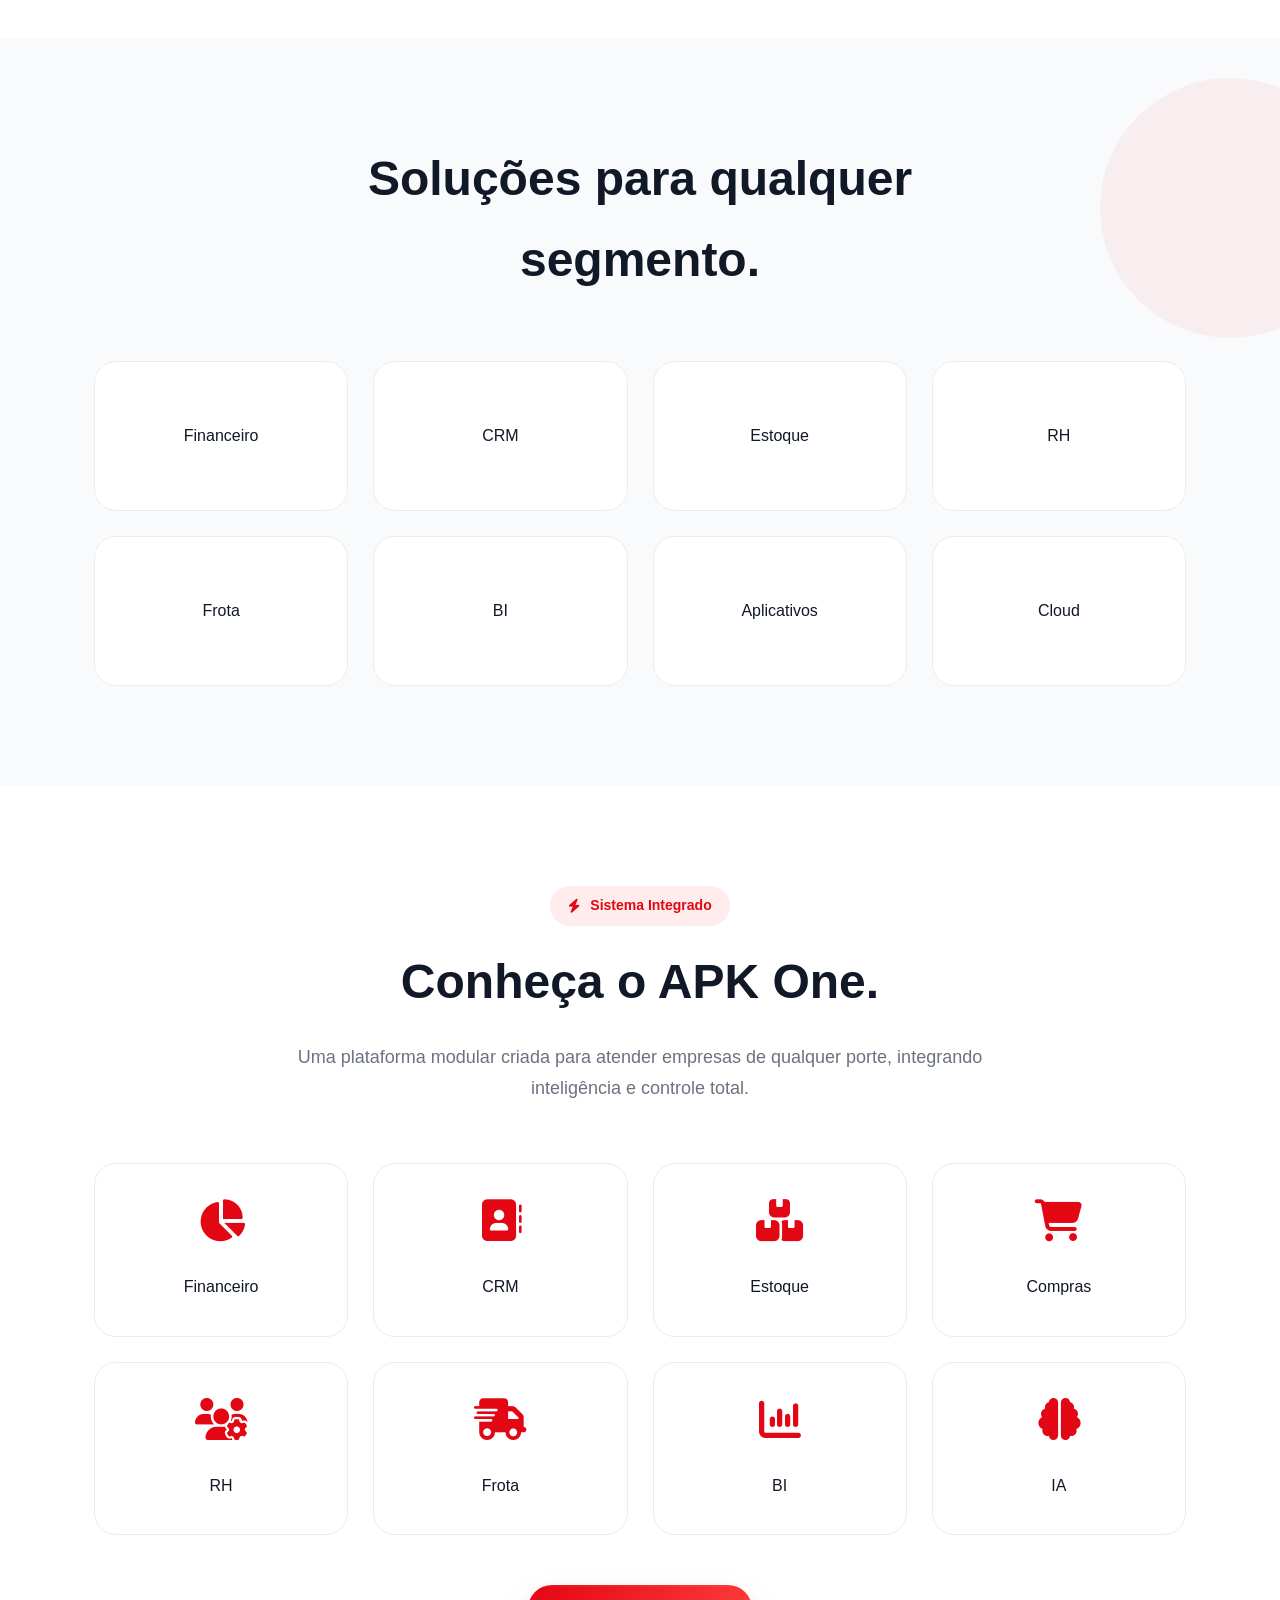
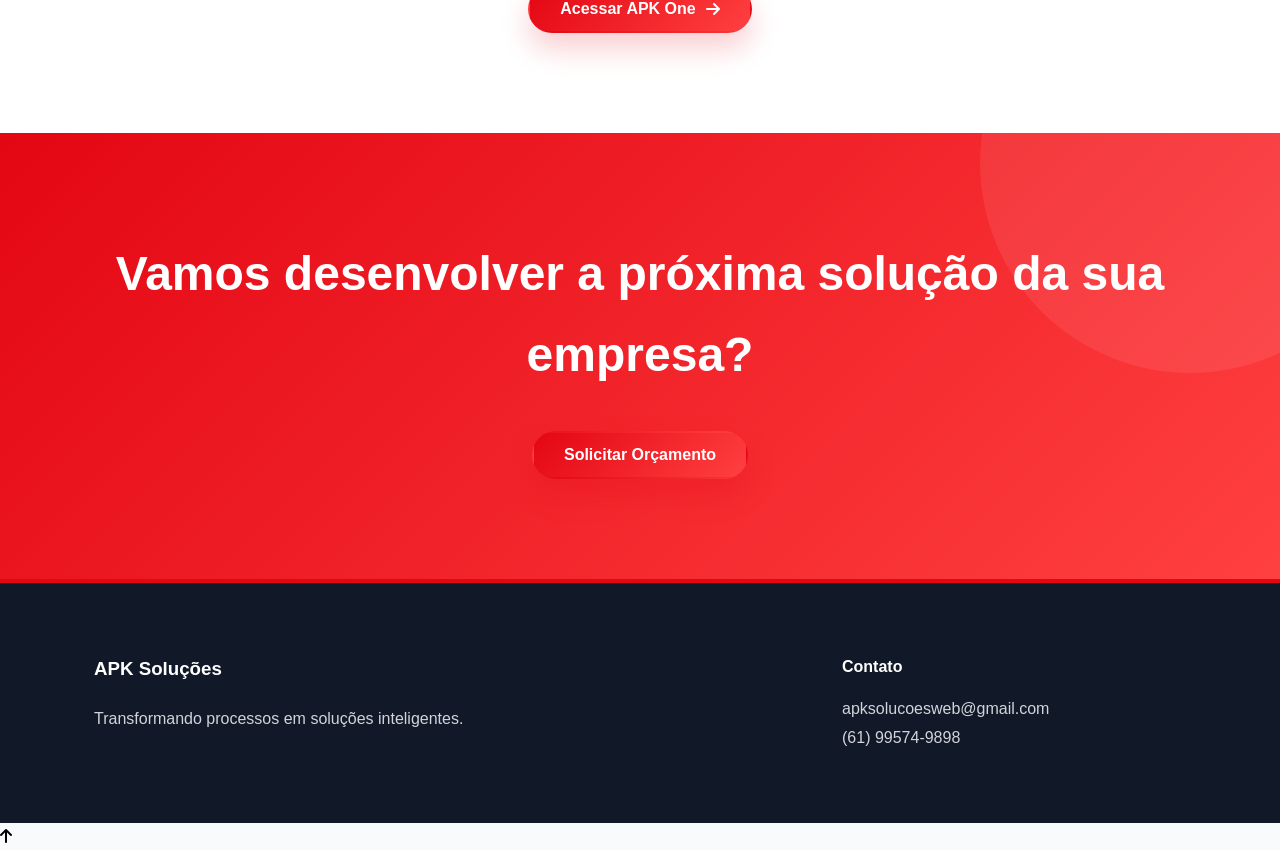
==== commit b191a54e: "Update index.html" ====
--- a/index.html
+++ b/index.html
@@ -17,9 +17,7 @@
 
     <!-- Google Fonts -->
     <link rel="preconnect" href="https://fonts.googleapis.com">
-
     <link rel="preconnect" href="https://fonts.gstatic.com" crossorigin>
-
     <link href="https://fonts.googleapis.com/css2?family=Poppins:wght@300;400;500;600;700;800&display=swap"
         rel="stylesheet">
 
@@ -306,34 +304,86 @@
 
             <div class="section-title">
 
+                <span class="badge badge--primary" style="margin-bottom: 15px;">
+                    <i class="fa-solid fa-bolt"></i> Sistema Integrado
+                </span>
+
                 <h2>Conheça o APK One.</h2>
 
                 <p>
-
-                    Uma plataforma modular criada para atender empresas de qualquer porte.
-
+                    Uma plataforma modular criada para atender empresas de qualquer porte, integrando inteligência e controle total.
                 </p>
 
             </div>
 
-            <div class="apkone__modules">
-
-                <span>Financeiro</span>
-
-                <span>CRM</span>
-
-                <span>Estoque</span>
-
-                <span>Compras</span>
-
-                <span>RH</span>
-
-                <span>Frota</span>
-
-                <span>BI</span>
-
-                <span>IA</span>
-
+            <!-- Módulos Comercial com Cards e Ícones -->
+            <div class="solutions__grid">
+
+                <div class="solution-card">
+                    <div class="icon-box">
+                        <i class="fa-solid fa-chart-pie"></i>
+                    </div>
+                    <span>Financeiro</span>
+                </div>
+
+                <div class="solution-card">
+                    <div class="icon-box">
+                        <i class="fa-solid fa-address-book"></i>
+                    </div>
+                    <span>CRM</span>
+                </div>
+
+                <div class="solution-card">
+                    <div class="icon-box">
+                        <i class="fa-solid fa-boxes-stacked"></i>
+                    </div>
+                    <span>Estoque</span>
+                </div>
+
+                <div class="solution-card">
+                    <div class="icon-box">
+                        <i class="fa-solid fa-cart-shopping"></i>
+                    </div>
+                    <span>Compras</span>
+                </div>
+
+                <div class="solution-card">
+                    <div class="icon-box">
+                        <i class="fa-solid fa-users-gear"></i>
+                    </div>
+                    <span>RH</span>
+                </div>
+
+                <div class="solution-card">
+                    <div class="icon-box">
+                        <i class="fa-solid fa-truck-fast"></i>
+                    </div>
+                    <span>Frota</span>
+                </div>
+
+                <div class="solution-card">
+                    <div class="icon-box">
+                        <i class="fa-solid fa-chart-column"></i>
+                    </div>
+                    <span>BI</span>
+                </div>
+
+                <div class="solution-card">
+                    <div class="icon-box">
+                        <i class="fa-solid fa-brain"></i>
+                    </div>
+                    <span>IA</span>
+                </div>
+
+            </div>
+
+            <!-- Botão de Acesso Direto ao ERP -->
+            <div style="text-align: center; margin-top: 50px;">
+                <!-- Altere 'erp.html' para o arquivo ou caminho real do seu ERP pronto -->
+                <a href="erp.html" class="btn btn--primary" target="_blank">
+                    <span>Acessar APK One</span>
+                    <i class="fa-solid fa-arrow-right"></i>
+                </a>
             </div>
 
         </div>
@@ -384,7 +434,7 @@
 
                 <h4>Contato</h4>
 
-                <p>contato@apksolucoes.com.br</p>
+                <p>apksolucoesweb@gmail.com</p>
 
                 <p>(61) 99574-9898</p>
 
--- a/css/variables.css
+++ b/css/variables.css
@@ -0,0 +1,192 @@
+/* ==========================================================
+   APK SOLUÇÕES
+   Variables.css
+   Design System v1.1
+========================================================== */
+
+:root{
+
+    /* ===================================
+       CORES DA MARCA
+    =================================== */
+
+    --color-primary: #E30613;
+    --color-primary-dark: #C40010;
+    --color-primary-light: #FF4B5C;
+
+    --color-black: #111827;
+    --color-dark: #1F2937;
+    --color-gray-dark: #374151;
+    --color-gray: #6B7280;
+    --color-gray-light: #D1D5DB;
+    --color-background: #F8FAFC;
+    --color-white: #FFFFFF;
+
+    --color-success: #22C55E;
+    --color-warning: #F59E0B;
+    --color-danger: #EF4444;
+    --color-info: #2563EB;
+
+
+    /* ===================================
+       CORES DE INTERFACE
+    =================================== */
+
+    --color-text:
+        var(--color-black);
+
+    --color-text-light:
+        var(--color-gray);
+
+    --color-surface:
+        var(--color-white);
+
+    --color-surface-light:
+        var(--color-background);
+
+    --color-border:
+        var(--color-gray-light);
+
+    --color-focus:
+        rgba(227, 6, 19, .25);
+
+
+    /* ===================================
+       GRADIENTES
+    =================================== */
+
+    --gradient-primary:
+        linear-gradient(
+            135deg,
+            #E30613 0%,
+            #FF4040 100%
+        );
+
+    --gradient-dark:
+        linear-gradient(
+            135deg,
+            #111827,
+            #1F2937
+        );
+
+    --gradient-light:
+        linear-gradient(
+            180deg,
+            #FFFFFF,
+            #F8FAFC
+        );
+
+
+    /* ===================================
+       TIPOGRAFIA
+    =================================== */
+
+    --font-primary:
+        "Poppins",
+        sans-serif;
+
+    --font-size-xs: 12px;
+    --font-size-sm: 14px;
+    --font-size-md: 16px;
+    --font-size-lg: 18px;
+    --font-size-xl: 22px;
+    --font-size-2xl: 28px;
+    --font-size-3xl: 36px;
+    --font-size-4xl: 48px;
+    --font-size-5xl: 60px;
+    --font-size-6xl: 72px;
+
+    --font-light: 300;
+    --font-regular: 400;
+    --font-medium: 500;
+    --font-semibold: 600;
+    --font-bold: 700;
+    --font-extra-bold: 800;
+
+    --line-height: 1.7;
+
+    --heading-line-height: 1.2;
+
+
+    /* ===================================
+       ESPAÇAMENTOS
+    =================================== */
+
+    --space-1: 4px;
+    --space-2: 8px;
+    --space-3: 12px;
+    --space-4: 16px;
+    --space-5: 20px;
+    --space-6: 24px;
+    --space-8: 32px;
+    --space-10: 40px;
+    --space-12: 48px;
+    --space-16: 64px;
+    --space-20: 80px;
+    --space-24: 96px;
+    --space-32: 128px;
+
+
+    /* ===================================
+       BORDER RADIUS
+    =================================== */
+
+    --radius-sm: 6px;
+    --radius-md: 10px;
+    --radius-lg: 16px;
+    --radius-xl: 24px;
+    --radius-2xl: 32px;
+    --radius-round: 999px;
+
+
+    /* ===================================
+       SOMBRAS
+    =================================== */
+
+    --shadow-xs:
+        0 2px 4px rgba(0, 0, 0, .04);
+
+    --shadow-sm:
+        0 5px 15px rgba(0, 0, 0, .08);
+
+    --shadow-md:
+        0 10px 30px rgba(0, 0, 0, .12);
+
+    --shadow-lg:
+        0 20px 50px rgba(0, 0, 0, .15);
+
+    --shadow-xl:
+        0 30px 80px rgba(0, 0, 0, .18);
+
+
+    /* ===================================
+       TRANSIÇÕES
+    =================================== */
+
+    --transition-fast: .2s ease;
+    --transition: .35s ease;
+    --transition-slow: .6s ease;
+
+
+    /* ===================================
+       CONTAINER
+    =================================== */
+
+    --container-width: 1280px;
+
+
+    /* ===================================
+       HEADER
+    =================================== */
+
+    --header-height: 85px;
+
+
+    /* ===================================
+       Z-INDEX
+    =================================== */
+
+    --z-dropdown: 100;
+    --z-fixed: 500;
+    --z-modal: 1000;
+}
--- a/css/layout.css
+++ b/css/layout.css
@@ -1,383 +1,515 @@
 /* ==========================================================
    APK SOLUÇÕES
-   components.css
-   Componentes globais do site
-========================================================== */
-
-
-/* ==========================================================
-   BOTÕES
-========================================================== */
-
-.btn{
+   layout.css
+   Estrutura do Layout
+========================================================== */
+
+/* ==========================================================
+   CONTAINER
+========================================================== */
+
+.container{
+    width:100%;
+    max-width:var(--container-width);
+    margin:0 auto;
+    padding:0 24px;
+}
+
+/* ==========================================================
+   SECTIONS
+========================================================== */
+
+section{
+    padding:100px 0;
+    position:relative;
+}
+
+.section-title{
+    max-width:720px;
+    margin:0 auto 60px;
+    text-align:center;
+}
+
+.section-title h2{
+    font-size:var(--font-size-4xl);
+    font-weight:var(--font-extra-bold);
+    color:var(--color-black);
+    margin-bottom:20px;
+}
+
+.section-title p{
+    color:var(--color-gray);
+    font-size:var(--font-size-lg);
+}
+
+/* ==========================================================
+   HEADER
+========================================================== */
+
+.header{
+
+    position:fixed;
+
+    top:0;
+
+    left:0;
+
+    width:100%;
+
+    height:var(--header-height);
+
+    background:rgba(255,255,255,.92);
+
+    backdrop-filter:blur(16px);
+
+    box-shadow:var(--shadow-xs);
+
+    z-index:var(--z-fixed);
+
+}
+
+.header__container{
+
+    height:100%;
+
+    display:flex;
+
+    align-items:center;
+
+    justify-content:space-between;
+
+}
+
+.header__logo{
+
+    display:flex;
+
+    align-items:center;
+
+    gap:10px;
+
+    font-size:24px;
+
+    font-weight:700;
+
+    color:var(--color-black);
+
+}
+
+.header__logo span{
+
+    color:var(--color-primary);
+
+}
+
+.header__menu{
+
+    display:flex;
+
+    gap:40px;
+
+}
+
+.header__menu a{
+
+    color:var(--color-gray-dark);
+
+    font-weight:500;
+
+    transition:var(--transition);
+
+}
+
+.header__menu a:hover{
+
+    color:var(--color-primary);
+
+}
+
+.header__mobile{
+
+    display:none;
+
+}
+
+/* ==========================================================
+   HERO
+========================================================== */
+
+.hero{
+
+    min-height:100vh;
+
+    display:flex;
+
+    align-items:center;
+
+    background:linear-gradient(
+        180deg,
+        #ffffff,
+        #f7f9fc
+    );
+
+    padding-top:120px;
+
+}
+
+.hero__container{
+
+    display:grid;
+
+    grid-template-columns:1fr 1fr;
+
+    align-items:center;
+
+    gap:80px;
+
+}
+
+.hero__badge{
 
     display:inline-flex;
 
+    padding:10px 18px;
+
+    background:#FFECEC;
+
+    color:var(--color-primary);
+
+    border-radius:50px;
+
+    margin-bottom:25px;
+
+    font-size:14px;
+
+    font-weight:600;
+
+}
+
+.hero h1{
+
+    font-size:64px;
+
+    line-height:1.15;
+
+    color:var(--color-black);
+
+    margin-bottom:25px;
+
+}
+
+.hero h1 strong{
+
+    color:var(--color-primary);
+
+}
+
+.hero p{
+
+    font-size:20px;
+
+    color:var(--color-gray);
+
+    margin-bottom:40px;
+
+}
+
+.hero__buttons{
+
+    display:flex;
+
+    gap:20px;
+
+    flex-wrap:wrap;
+
+}
+
+/* ==========================================================
+   DASHBOARD
+========================================================== */
+
+.hero__dashboard{
+
+    display:flex;
+
+    justify-content:center;
+
+}
+
+.dashboard{
+
+    width:100%;
+
+    max-width:520px;
+
+    background:#fff;
+
+    border-radius:24px;
+
+    padding:30px;
+
+    box-shadow:var(--shadow-lg);
+
+}
+
+.dashboard__header{
+
+    display:flex;
+
+    justify-content:space-between;
+
     align-items:center;
 
+    margin-bottom:30px;
+
+}
+
+.dashboard__header h3{
+
+    color:var(--color-black);
+
+}
+
+.dashboard__header span{
+
+    color:var(--color-success);
+
+    font-weight:600;
+
+}
+
+.dashboard__cards{
+
+    display:grid;
+
+    grid-template-columns:repeat(2,1fr);
+
+    gap:20px;
+
+}
+
+.dashboard__card{
+
+    background:#f6f8fb;
+
+    padding:20px;
+
+    border-radius:18px;
+
+    transition:var(--transition);
+
+}
+
+.dashboard__card:hover{
+
+    transform:translateY(-6px);
+
+    box-shadow:var(--shadow-sm);
+
+}
+
+.dashboard__card h4{
+
+    color:var(--color-gray);
+
+    margin-bottom:10px;
+
+}
+
+.dashboard__card strong{
+
+    font-size:26px;
+
+    color:var(--color-black);
+
+}
+
+/* ==========================================================
+   TRANSFORMAÇÃO
+========================================================== */
+
+.transform{
+
+    background:#fff;
+
+}
+
+.transform__grid{
+
+    display:grid;
+
+    grid-template-columns:repeat(4,1fr);
+
+    gap:30px;
+
+}
+
+.transform__card{
+
+    padding:35px;
+
+    border-radius:20px;
+
+    background:var(--color-background);
+
+    text-align:center;
+
+    transition:var(--transition);
+
+}
+
+.transform__card:hover{
+
+    transform:translateY(-8px);
+
+    box-shadow:var(--shadow-md);
+
+}
+
+.transform__card i{
+
+    font-size:42px;
+
+    color:var(--color-primary);
+
+    margin-bottom:20px;
+
+}
+
+.transform__card h3{
+
+    margin-bottom:15px;
+
+    color:var(--color-black);
+
+}
+
+/* ==========================================================
+   SOLUÇÕES
+========================================================== */
+
+.solutions{
+
+    background:#f9fafb;
+
+}
+
+.solutions__grid{
+
+    display:grid;
+
+    grid-template-columns:repeat(4,1fr);
+
+    gap:25px;
+
+}
+
+/* ==========================================================
+   APK ONE
+========================================================== */
+
+.apkone{
+
+    background:#fff;
+
+}
+
+.apkone__modules{
+
+    display:flex;
+
+    flex-wrap:wrap;
+
     justify-content:center;
 
-    gap:10px;
-
-    min-height:48px;
-
-    padding:0 24px;
-
-    border-radius:var(--radius-md);
-
-    font-size:var(--font-size-md);
-
-    font-weight:var(--font-semibold);
-
-    white-space:nowrap;
-
-    cursor:pointer;
-
-    transition:
-        transform var(--transition-fast),
-        box-shadow var(--transition-fast),
-        background var(--transition-fast),
-        color var(--transition-fast);
-
-}
-
-
-/* ==========================================================
-   BOTÃO PRIMÁRIO
-========================================================== */
-
-.btn--primary{
+    gap:20px;
+
+}
+
+.apkone__modules span{
+
+    padding:15px 28px;
+
+    background:#f5f6fa;
+
+    border-radius:999px;
+
+    font-weight:600;
+
+    transition:.3s;
+
+}
+
+.apkone__modules span:hover{
 
     background:var(--color-primary);
 
-    color:var(--color-white);
-
-    box-shadow:
-        0 8px 20px rgba(227,6,19,.18);
-
-}
-
-
-.btn--primary:hover{
-
-    background:var(--color-primary-dark);
-
-    color:var(--color-white);
-
-    transform:translateY(-2px);
-
-    box-shadow:
-        0 12px 28px rgba(227,6,19,.25);
-
-}
-
-
-/* ==========================================================
-   BOTÃO SECUNDÁRIO
-========================================================== */
-
-.btn--secondary{
-
-    background:var(--color-white);
-
-    color:var(--color-black);
-
-    border:1px solid var(--color-gray-light);
-
-}
-
-
-.btn--secondary:hover{
-
-    background:var(--color-black);
-
-    border-color:var(--color-black);
-
-    color:var(--color-white);
-
-    transform:translateY(-2px);
-
-}
-
-
-/* ==========================================================
-   BOTÃO OUTLINE
-========================================================== */
-
-.btn--outline{
-
-    background:transparent;
-
-    color:var(--color-primary);
-
-    border:1px solid var(--color-primary);
-
-}
-
-
-.btn--outline:hover{
-
-    background:var(--color-primary);
-
-    color:var(--color-white);
-
-}
-
-
-/* ==========================================================
-   CARDS
-========================================================== */
-
-.card{
-
-    background:var(--color-white);
-
-    border:1px solid rgba(17,24,39,.06);
-
-    border-radius:var(--radius-lg);
-
-    box-shadow:var(--shadow-sm);
-
-    transition:
-        transform var(--transition),
-        box-shadow var(--transition);
-
-}
-
-
-.card:hover{
-
-    transform:translateY(-6px);
-
-    box-shadow:var(--shadow-md);
-
-}
-
-
-/* ==========================================================
-   SOLUTION CARD
-========================================================== */
-
-.solution-card{
-
-    position:relative;
-
-    min-height:150px;
-
-    display:flex;
-
-    flex-direction:column;
-
-    align-items:center;
-
-    justify-content:center;
-
-    gap:12px;
-
-    padding:30px;
-
-    background:var(--color-white);
-
-    border-radius:var(--radius-lg);
-
-    border:1px solid #e5e7eb;
-
-    color:var(--color-black);
-
-    font-size:var(--font-size-lg);
-
-    font-weight:var(--font-semibold);
+    color:#fff;
+
+}
+
+/* ==========================================================
+   CTA
+========================================================== */
+
+.cta{
+
+    background:var(--gradient-primary);
 
     text-align:center;
 
-    overflow:hidden;
-
-    transition:
-        transform var(--transition),
-        box-shadow var(--transition),
-        border-color var(--transition),
-        color var(--transition);
-
-}
-
-
-.solution-card::before{
-
-    content:"";
-
-    position:absolute;
-
-    left:0;
-
-    bottom:0;
-
-    width:100%;
-
-    height:3px;
-
-    background:var(--color-primary);
-
-    transform:scaleX(0);
-
-    transform-origin:left;
-
-    transition:transform var(--transition);
-
-}
-
-
-.solution-card:hover{
-
-    transform:translateY(-6px);
-
-    border-color:rgba(227,6,19,.25);
-
-    box-shadow:var(--shadow-md);
-
-    color:var(--color-primary);
-
-}
-
-
-.solution-card:hover::before{
-
-    transform:scaleX(1);
-
-}
-
-
-/* ==========================================================
-   BADGE
-========================================================== */
-
-.badge{
-
-    display:inline-flex;
-
-    align-items:center;
-
-    justify-content:center;
-
-    gap:8px;
-
-    padding:7px 14px;
-
-    border-radius:var(--radius-round);
-
-    font-size:var(--font-size-sm);
-
-    font-weight:var(--font-semibold);
-
-}
-
-
-.badge--primary{
-
-    background:#ffecec;
-
-    color:var(--color-primary);
-
-}
-
-
-.badge--dark{
-
-    background:var(--color-black);
-
-    color:var(--color-white);
-
-}
-
-
-/* ==========================================================
-   ÍCONES
-========================================================== */
-
-.icon-box{
-
-    width:58px;
-
-    height:58px;
-
-    display:flex;
-
-    align-items:center;
-
-    justify-content:center;
-
-    border-radius:var(--radius-md);
-
-    background:#fff0f1;
-
-    color:var(--color-primary);
-
-    font-size:24px;
-
-}
-
-
-/* ==========================================================
-   LINKS
-========================================================== */
-
-.link{
-
-    display:inline-flex;
-
-    align-items:center;
-
-    gap:8px;
-
-    color:var(--color-primary);
-
-    font-weight:var(--font-semibold);
-
-}
-
-
-.link:hover{
-
-    color:var(--color-primary-dark);
-
-}
-
-
-.link i{
-
-    transition:transform var(--transition-fast);
-
-}
-
-
-.link:hover i{
-
-    transform:translateX(4px);
-
-}
-
-
-/* ==========================================================
-   DIVISOR
-========================================================== */
-
-.divider{
-
-    width:100%;
-
-    height:1px;
-
-    background:#e5e7eb;
-
-}
-
-
-/* ==========================================================
-   SCROLL OFFSET
-========================================================== */
-
-[id]{
-
-    scroll-margin-top:
-        calc(var(--header-height) + 25px);
-
-}
+}
+
+.cta h2{
+
+    color:#fff;
+
+    font-size:48px;
+
+    margin-bottom:35px;
+
+}
+
+/* ==========================================================
+   FOOTER
+========================================================== */
+
+.footer{
+
+    background:#111827;
+
+    color:#fff;
+
+    padding:70px 0;
+
+}
+
+.footer__container{
+
+    display:grid;
+
+    grid-template-columns:2fr 1fr;
+
+    gap:60px;
+
+}
+
+.footer h3{
+
+    margin-bottom:20px;
+
+}
+
+.footer h4{
+
+    margin-bottom:15px;
+
+}
+
+.footer p{
+
+    color:#D1D5DB;
+
+    line-height:1.8;
+
+}
--- a/css/responsive.css
+++ b/css/responsive.css
@@ -7,14 +7,14 @@
    DESKTOP GRANDE
 ========================================================== */
 
-@media (max-width:1400px){
+@media (max-width: 1400px){
 
     .container{
-        max-width:1140px;
-    }
-
-    .hero h1{
-        font-size:56px;
+        max-width: 1140px;
+    }
+
+    .hero h1{
+        font-size: 56px;
     }
 
 }
@@ -23,46 +23,33 @@
    NOTEBOOK
 ========================================================== */
 
-@media (max-width:1200px){
+@media (max-width: 1200px){
 
     .hero__container{
-
-        grid-template-columns:1fr;
-
-        text-align:center;
-
+        grid-template-columns: 1fr;
+        text-align: center;
     }
 
     .hero__content{
-
-        display:flex;
-        flex-direction:column;
-        align-items:center;
-
+        display: flex;
+        flex-direction: column;
+        align-items: center;
     }
 
     .hero__dashboard{
-
-        margin-top:50px;
-
+        margin-top: 50px;
     }
 
     .transform__grid{
-
-        grid-template-columns:repeat(2,1fr);
-
+        grid-template-columns: repeat(2, 1fr);
     }
 
     .solutions__grid{
-
-        grid-template-columns:repeat(2,1fr);
-
+        grid-template-columns: repeat(2, 1fr);
     }
 
     .stats{
-
-        grid-template-columns:repeat(2,1fr);
-
+        grid-template-columns: repeat(2, 1fr);
     }
 
 }
@@ -71,60 +58,39 @@
    TABLET
 ========================================================== */
 
-@media (max-width:992px){
+@media (max-width: 992px){
 
     .header__nav{
-
-        display:none;
-
+        display: none;
     }
 
     .header__mobile{
-
-        display:flex;
-
-        align-items:center;
-
-        justify-content:center;
-
-        width:50px;
-
-        height:50px;
-
-        border-radius:12px;
-
-        background:var(--color-primary);
-
-        color:#FFF;
-
-        font-size:22px;
-
+        display: flex;
+        align-items: center;
+        justify-content: center;
+        width: 50px;
+        height: 50px;
+        border-radius: 12px;
+        background: var(--color-primary);
+        color: #FFF;
+        font-size: 22px;
     }
 
     .hero{
-
-        padding-top:140px;
-
-    }
-
-    .hero h1{
-
-        font-size:48px;
-
+        padding-top: 140px;
+    }
+
+    .hero h1{
+        font-size: 48px;
     }
 
     .hero p{
-
-        font-size:18px;
-
+        font-size: 18px;
     }
 
     .footer__container{
-
-        grid-template-columns:1fr;
-
-        text-align:center;
-
+        grid-template-columns: 1fr;
+        text-align: center;
     }
 
 }
@@ -133,86 +99,59 @@
    MOBILE
 ========================================================== */
 
-@media (max-width:768px){
+@media (max-width: 768px){
 
     section{
-
-        padding:70px 0;
-
+        padding: 70px 0;
     }
 
     .container{
-
-        padding:0 20px;
-
+        padding: 0 20px;
     }
 
     .header{
-
-        height:75px;
-
+        height: 75px;
     }
 
     .header__logo{
-
-        font-size:20px;
-
+        font-size: 20px;
     }
 
     .btn{
-
-        width:100%;
-
+        width: 100%;
     }
 
     .hero__buttons{
-
-        width:100%;
-
-        flex-direction:column;
-
-    }
-
-    .hero h1{
-
-        font-size:38px;
-
+        width: 100%;
+        flex-direction: column;
+    }
+
+    .hero h1{
+        font-size: 38px;
     }
 
     .section-title h2{
-
-        font-size:34px;
-
+        font-size: 34px;
     }
 
     .dashboard__cards{
-
-        grid-template-columns:1fr;
-
+        grid-template-columns: 1fr;
     }
 
     .transform__grid{
-
-        grid-template-columns:1fr;
-
+        grid-template-columns: 1fr;
     }
 
     .solutions__grid{
-
-        grid-template-columns:1fr;
-
+        grid-template-columns: 1fr;
     }
 
     .stats{
-
-        grid-template-columns:1fr;
-
+        grid-template-columns: 1fr;
     }
 
     .apkone__modules{
-
-        justify-content:flex-start;
-
+        justify-content: flex-start;
     }
 
 }
@@ -221,126 +160,81 @@
    CELULARES PEQUENOS
 ========================================================== */
 
-@media (max-width:480px){
-
-    .hero h1{
-
-        font-size:32px;
-
+@media (max-width: 480px){
+
+    .hero h1{
+        font-size: 32px;
     }
 
     .hero p{
-
-        font-size:16px;
-
+        font-size: 16px;
     }
 
     .section-title h2{
-
-        font-size:28px;
-
+        font-size: 28px;
     }
 
     .dashboard{
-
-        padding:20px;
-
+        padding: 20px;
     }
 
     .dashboard__card strong{
-
-        font-size:22px;
-
-    }
+        font-size: 22px;
+    }
+
+}
+
 /* ==========================================================
    MENU MOBILE
 ========================================================== */
 
-@media (max-width:992px){
+@media (max-width: 992px){
 
     .header__nav{
-
-        position:absolute;
-
-        top:100%;
-
-        left:20px;
-
-        right:20px;
-
-        background:#FFFFFF;
-
-        border-radius:16px;
-
-        padding:20px;
-
-        box-shadow:var(--shadow-lg);
-
-        opacity:0;
-
-        visibility:hidden;
-
-        transform:translateY(-10px);
-
-        transition:
-            opacity .3s ease,
-            transform .3s ease,
+        position: absolute;
+        top: 100%;
+        left: 20px;
+        right: 20px;
+        background: #FFFFFF;
+        border-radius: 16px;
+        padding: 20px;
+        box-shadow: var(--shadow-lg);
+        opacity: 0;
+        visibility: hidden;
+        transform: translateY(-10px);
+        transition: 
+            opacity .3s ease, 
+            transform .3s ease, 
             visibility .3s ease;
-
-    }
-
+    }
 
     .header__nav.active{
-
-        opacity:1;
-
-        visibility:visible;
-
-        transform:translateY(0);
-
-    }
-
+        opacity: 1;
+        visibility: visible;
+        transform: translateY(0);
+    }
 
     .header__menu{
-
-        flex-direction:column;
-
-        gap:5px;
-
-    }
-
+        flex-direction: column;
+        gap: 5px;
+    }
 
     .header__menu a{
-
-        display:block;
-
-        padding:14px;
-
-        border-radius:10px;
-
-    }
-
+        display: block;
+        padding: 14px;
+        border-radius: 10px;
+    }
 
     .header__menu a:hover{
-
-        background:#FFF0F1;
-
-    }
-
+        background: #FFF0F1;
+    }
 
     .header__menu a::after{
-
-        display:none;
-
-    }
-
+        display: none;
+    }
 
     .header__mobile.active{
-
-        transform:rotate(90deg);
-
-    }
-
-}
-
-}
+        transform: rotate(90deg);
+    }
+
+}
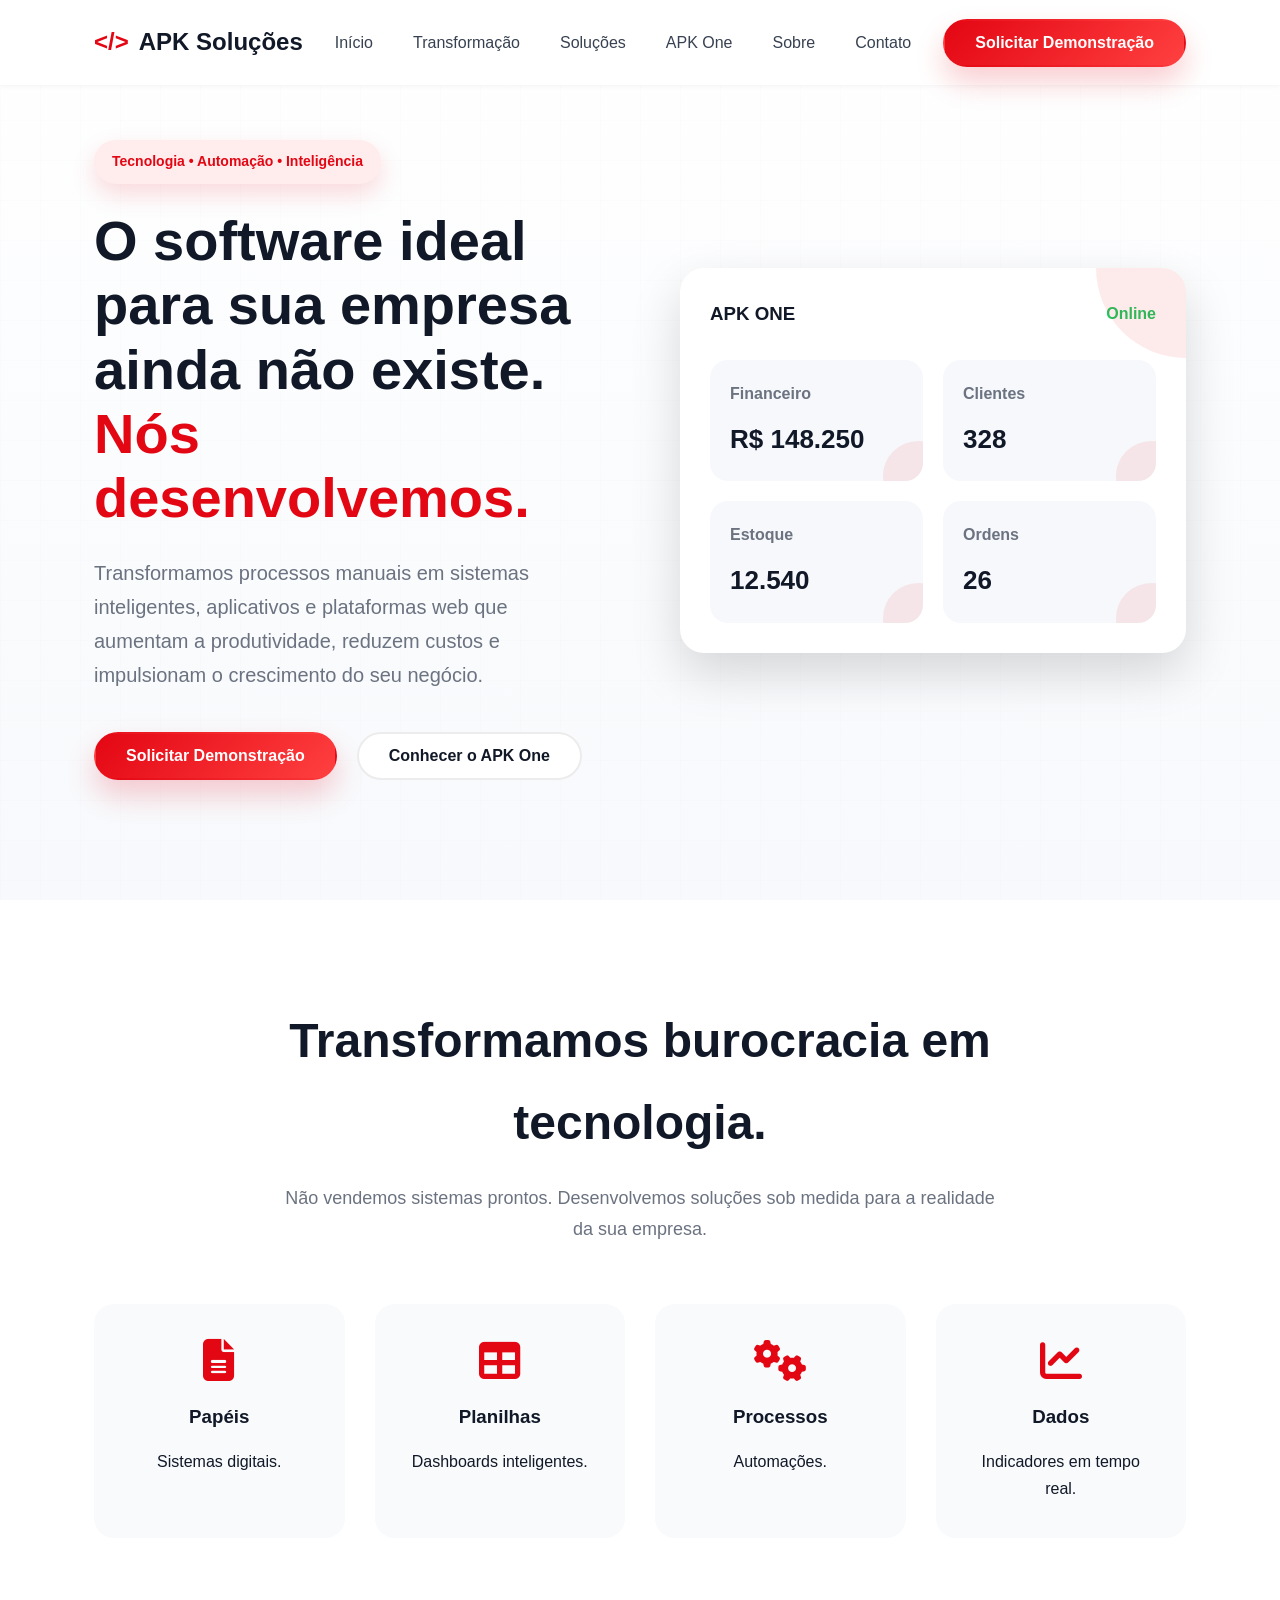
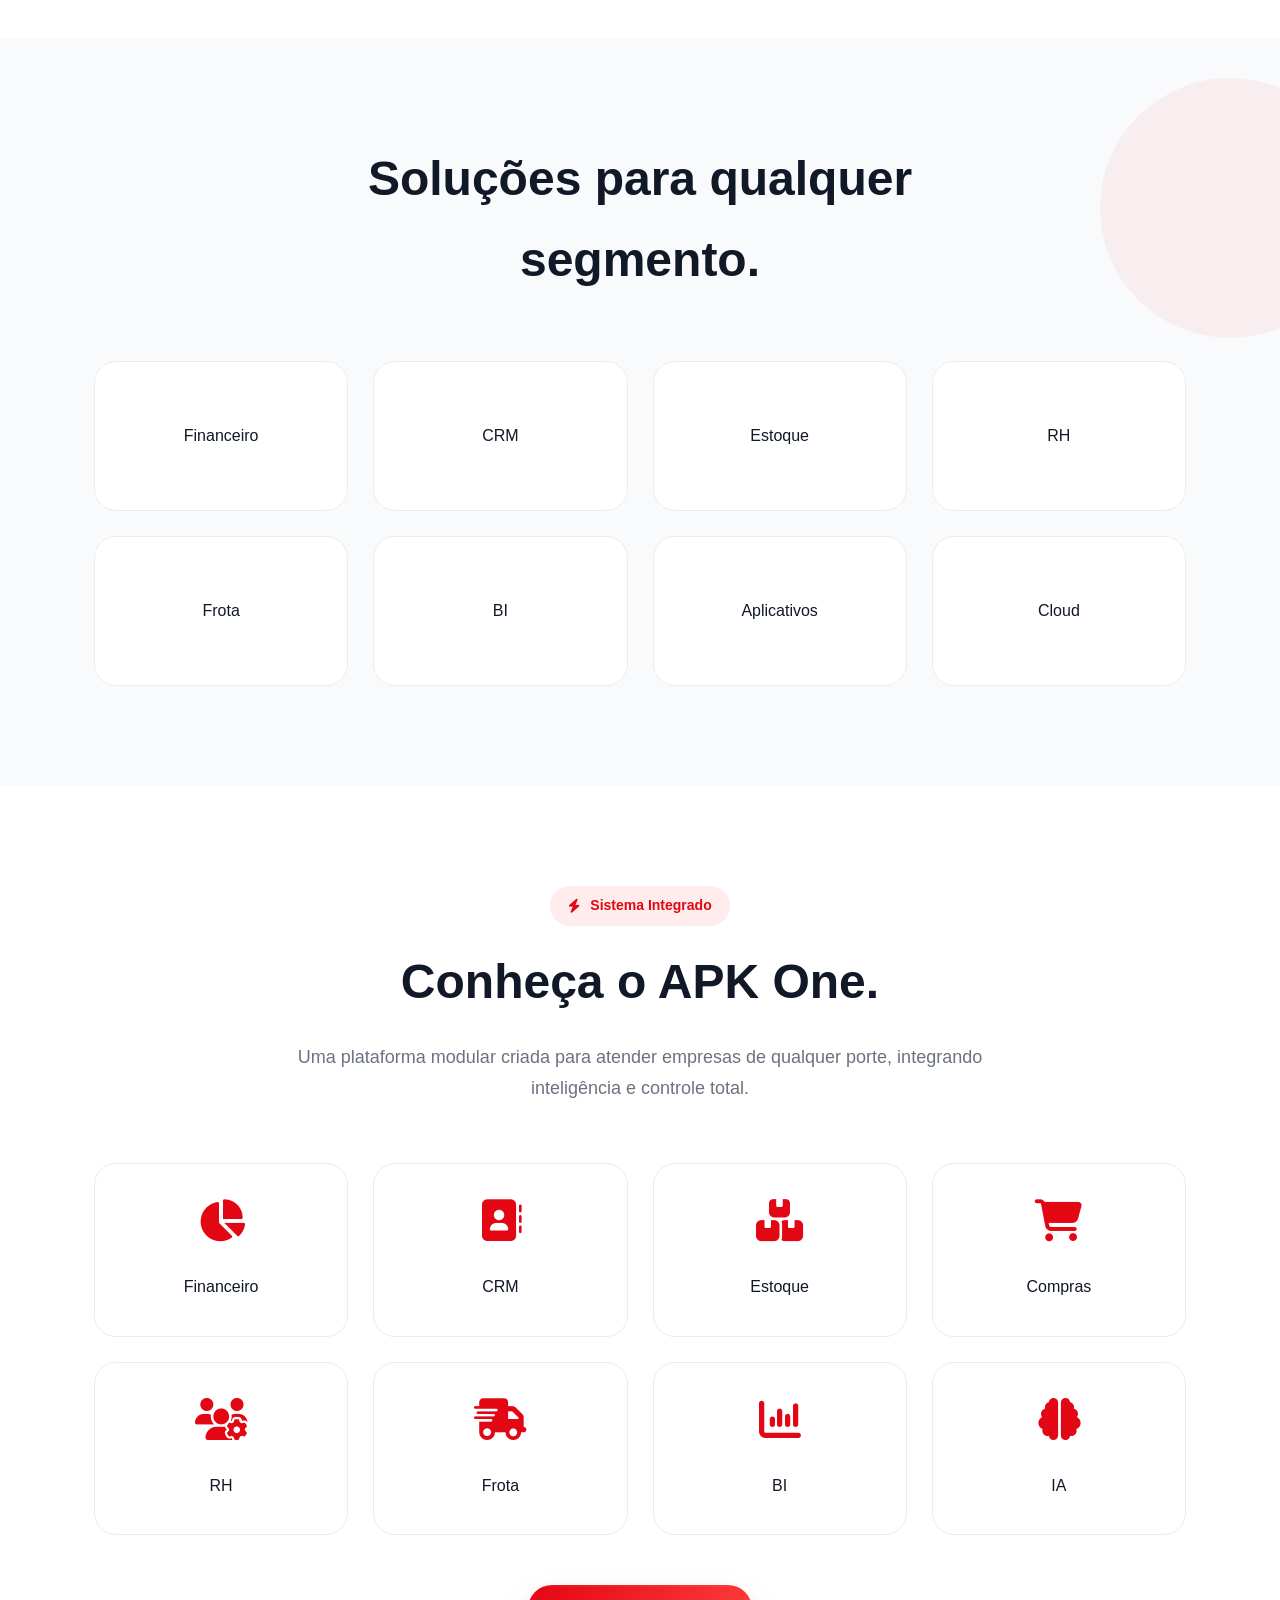
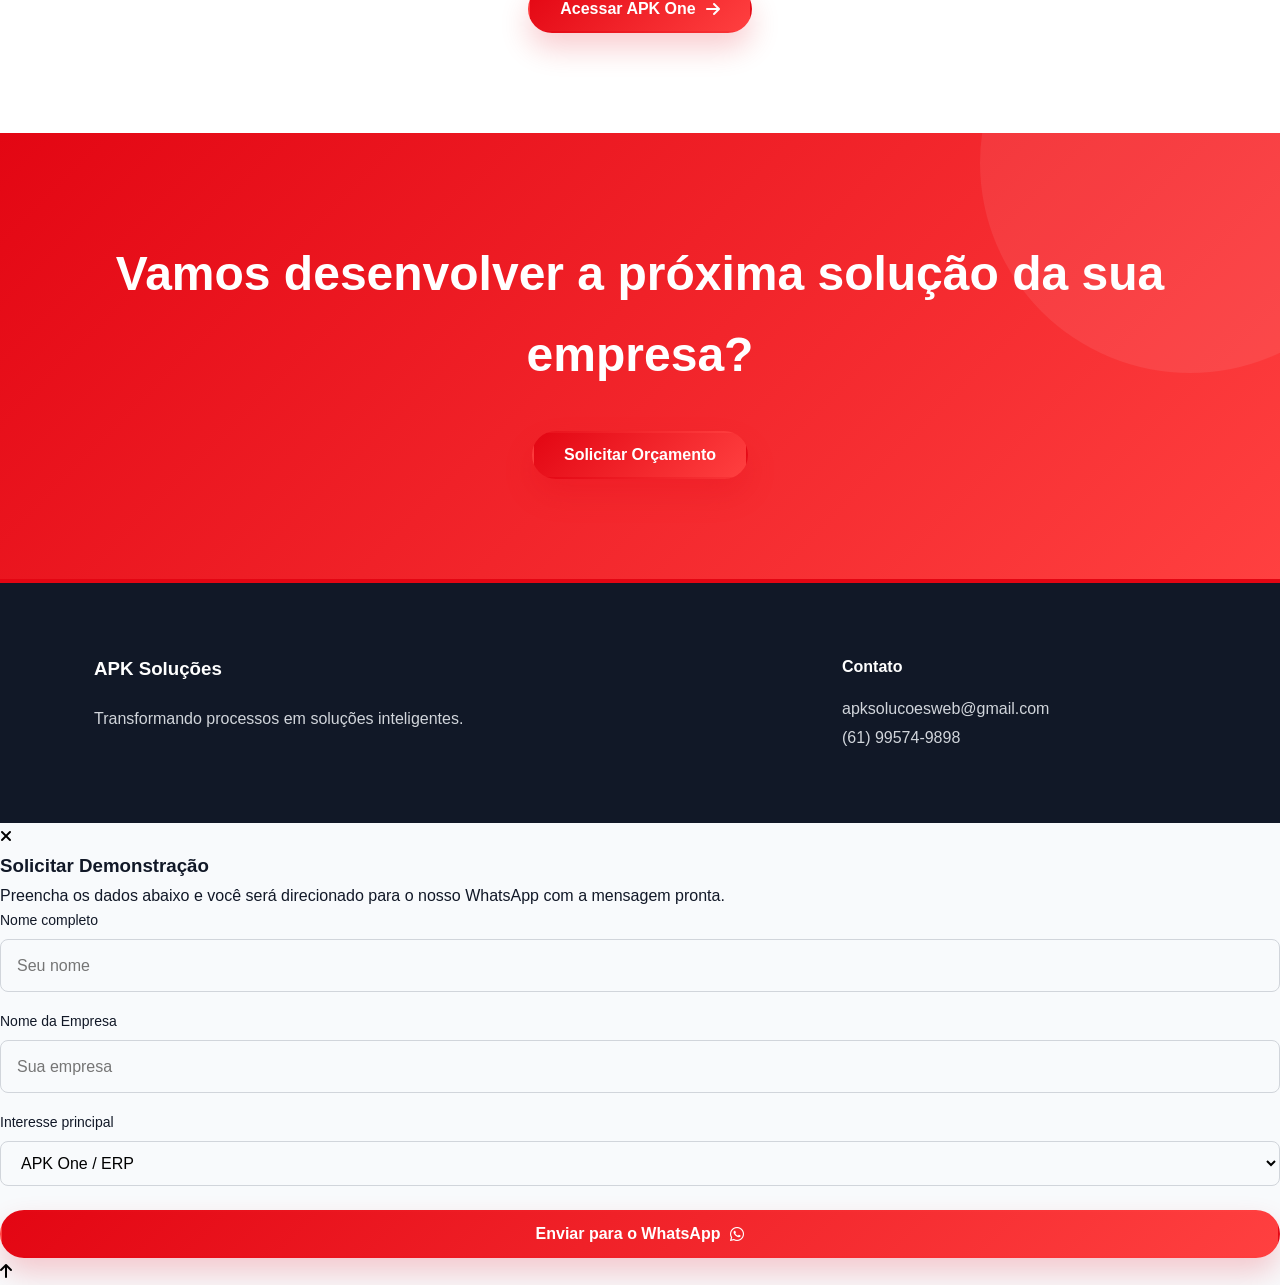
==== commit 20128070: "Update index.html" ====
--- a/index.html
+++ b/index.html
@@ -70,7 +70,7 @@
 
             </nav>
 
-            <a href="#" class="btn btn--primary">
+            <a href="#" class="btn btn--primary open-modal-btn">
 
                 Solicitar Demonstração
 
@@ -118,7 +118,7 @@
 
                 <div class="hero__buttons">
 
-                    <a href="#" class="btn btn--primary">
+                    <a href="#" class="btn btn--primary open-modal-btn">
 
                         Solicitar Demonstração
 
@@ -379,7 +379,6 @@
 
             <!-- Botão de Acesso Direto ao ERP -->
             <div style="text-align: center; margin-top: 50px;">
-                <!-- Altere 'erp.html' para o arquivo ou caminho real do seu ERP pronto -->
                 <a href="erp.html" class="btn btn--primary" target="_blank">
                     <span>Acessar APK One</span>
                     <i class="fa-solid fa-arrow-right"></i>
@@ -402,7 +401,7 @@
 
             </h2>
 
-            <a href="#" class="btn btn--primary">
+            <a href="#" class="btn btn--primary open-modal-btn">
 
                 Solicitar Orçamento
 
@@ -444,6 +443,48 @@
 
     </footer>
 
+    <!--================ MODAL DE CONTATO ================-->
+
+    <div class="modal" id="demoModal">
+        <div class="modal__content">
+            <button class="modal__close" id="closeModal">
+                <i class="fa-solid fa-xmark"></i>
+            </button>
+            
+            <div class="modal__header">
+                <h3>Solicitar Demonstração</h3>
+                <p>Preencha os dados abaixo e você será direcionado para o nosso WhatsApp com a mensagem pronta.</p>
+            </div>
+
+            <form class="modal__form" id="demoForm">
+                <div class="form-group" style="margin-bottom: 18px;">
+                    <label for="name" style="display:block; font-size:14px; font-weight:500; color:var(--color-black); margin-bottom:6px;">Nome completo</label>
+                    <input type="text" id="name" placeholder="Seu nome" required style="width:100%; padding:12px 16px; border:1px solid var(--color-border); border-radius:8px; background:var(--color-background);">
+                </div>
+
+                <div class="form-group" style="margin-bottom: 18px;">
+                    <label for="company" style="display:block; font-size:14px; font-weight:500; color:var(--color-black); margin-bottom:6px;">Nome da Empresa</label>
+                    <input type="text" id="company" placeholder="Sua empresa" required style="width:100%; padding:12px 16px; border:1px solid var(--color-border); border-radius:8px; background:var(--color-background);">
+                </div>
+
+                <div class="form-group" style="margin-bottom: 24px;">
+                    <label for="interest" style="display:block; font-size:14px; font-weight:500; color:var(--color-black); margin-bottom:6px;">Interesse principal</label>
+                    <select id="interest" style="width:100%; padding:12px 16px; border:1px solid var(--color-border); border-radius:8px; background:var(--color-background);">
+                        <option value="APK One / ERP">APK One / ERP</option>
+                        <option value="Sistema Personalizado">Sistema Personalizado</option>
+                        <option value="Dashboard / BI">Dashboard / BI</option>
+                        <option value="Outros">Outros</option>
+                    </select>
+                </div>
+
+                <button type="submit" class="btn btn--primary" style="width:100%; justify-content:center;">
+                    <span>Enviar para o WhatsApp</span>
+                    <i class="fa-brands fa-whatsapp"></i>
+                </button>
+            </form>
+        </div>
+    </div>
+
     <!-- JS -->
 
     <script src="js/app.js"></script>
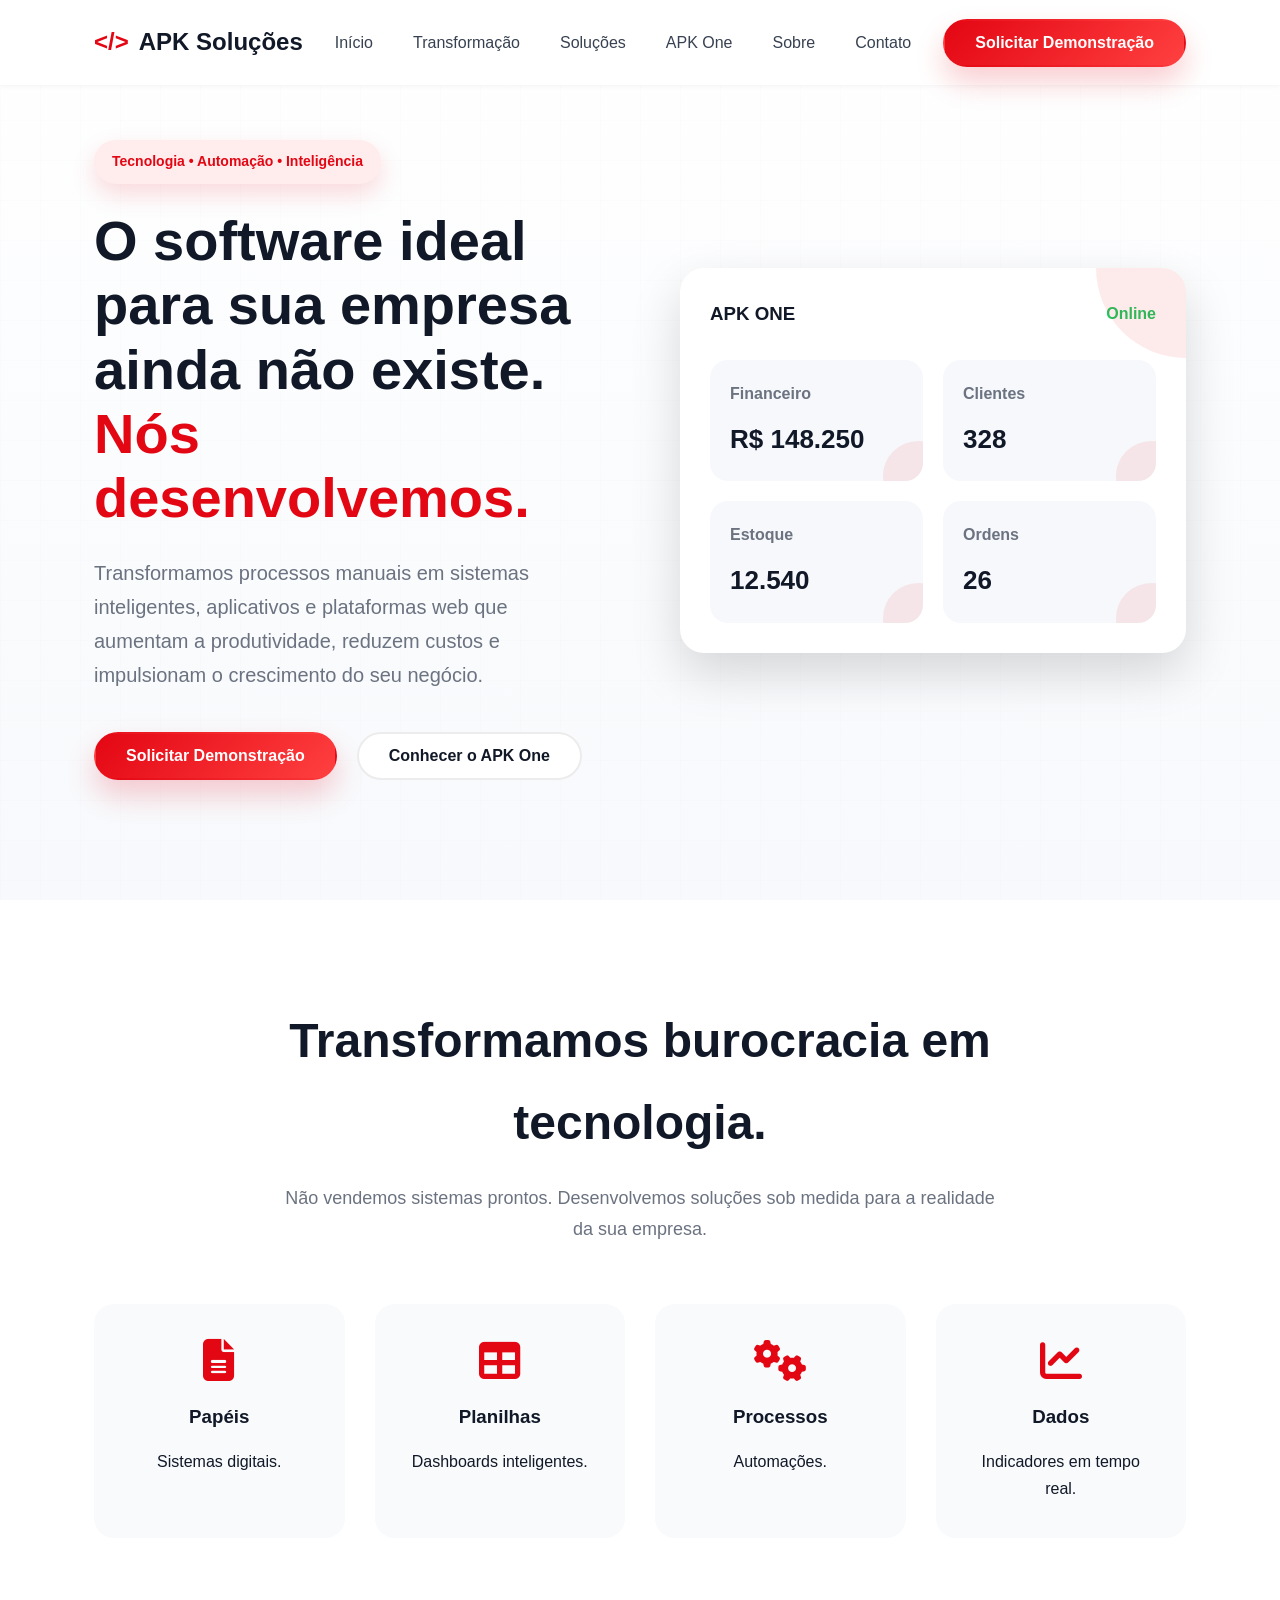
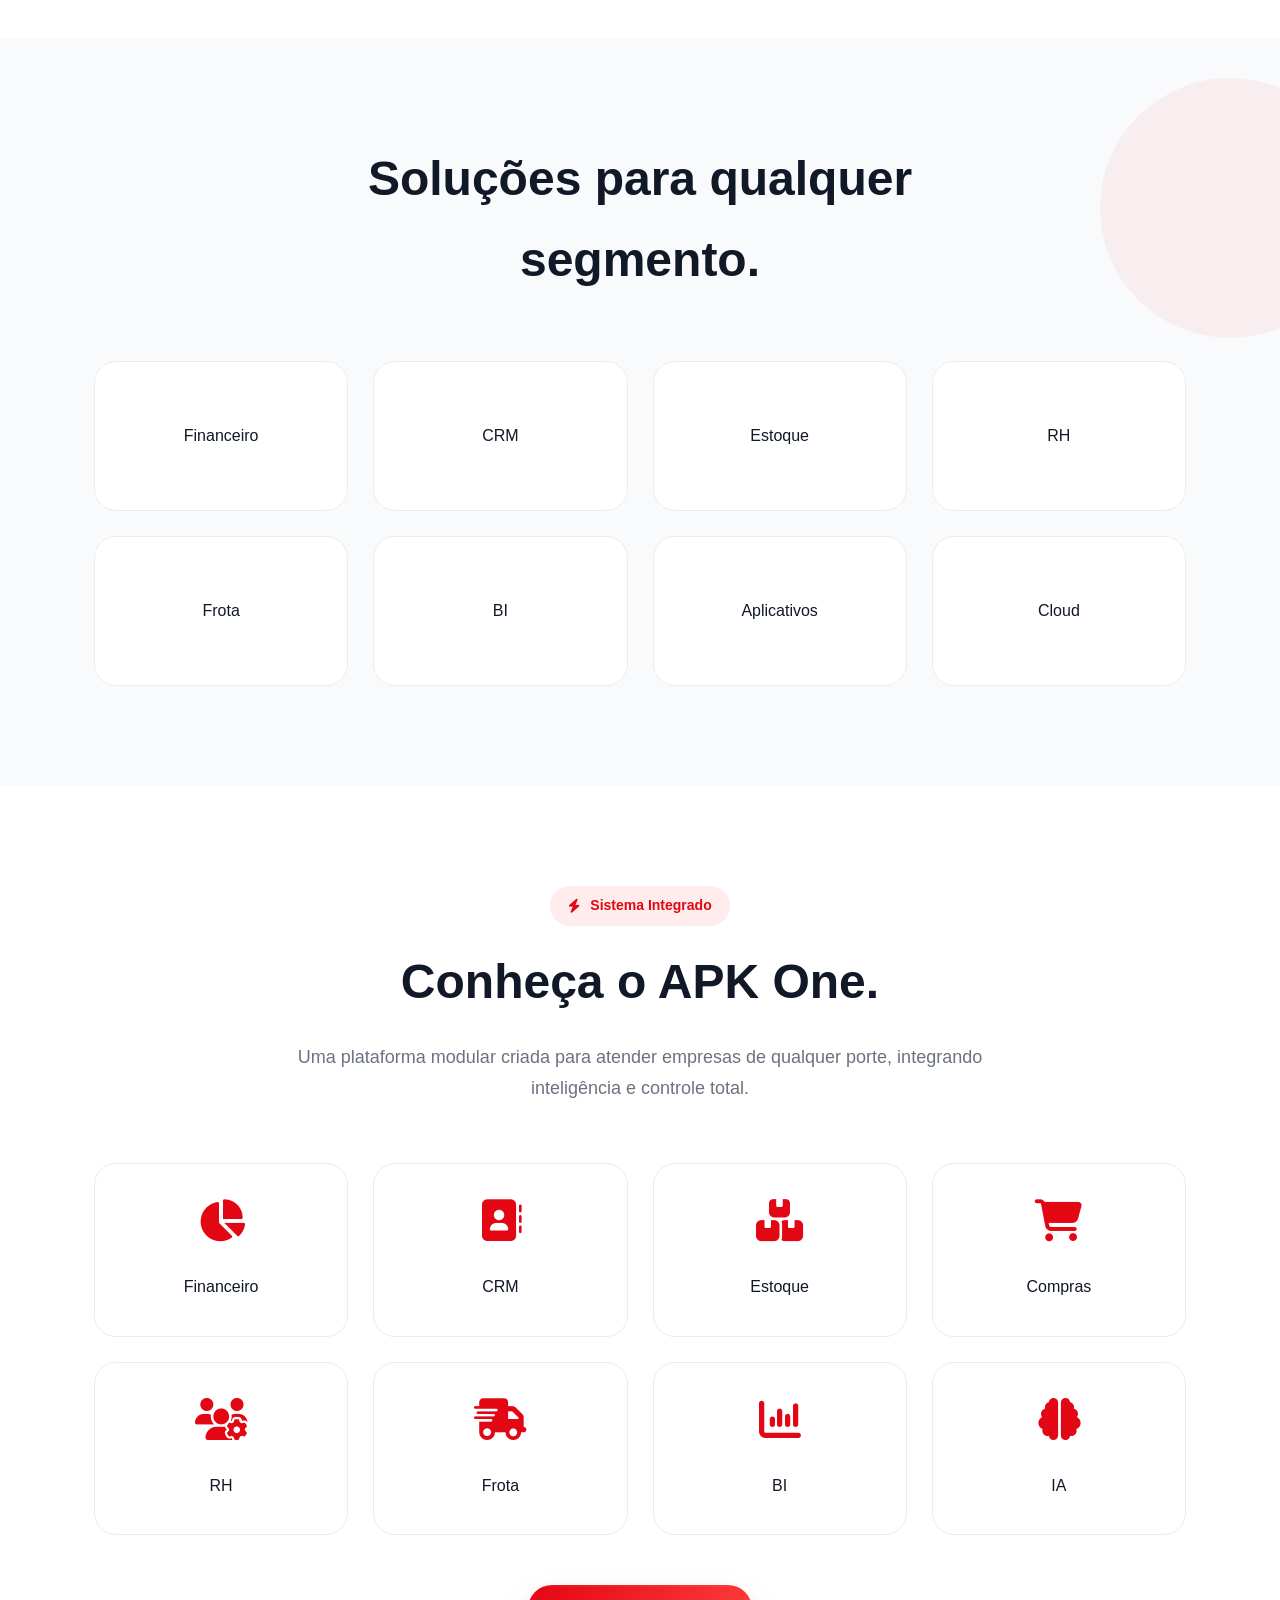
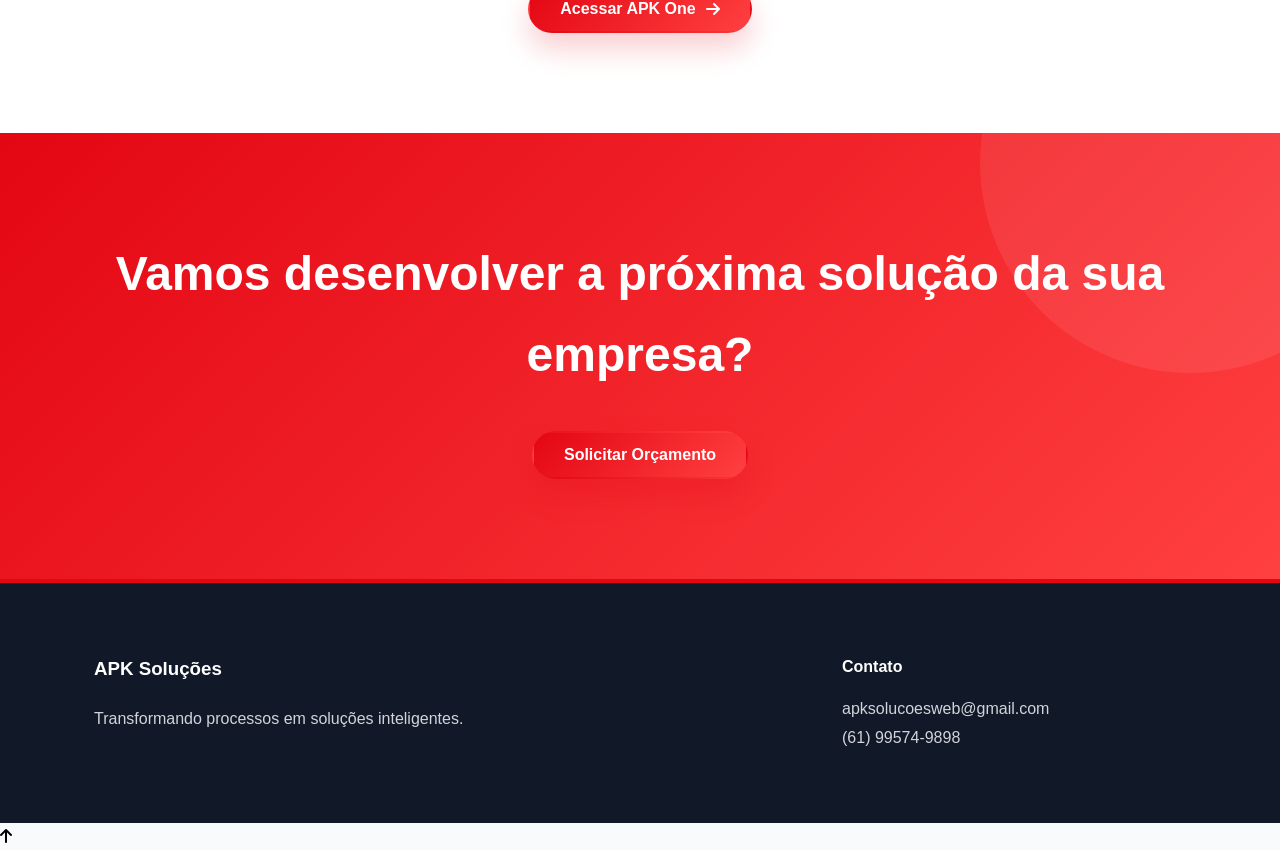
==== commit 83b76fd7: "Update index.html" ====
--- a/index.html
+++ b/index.html
@@ -379,7 +379,7 @@
 
             <!-- Botão de Acesso Direto ao ERP -->
             <div style="text-align: center; margin-top: 50px;">
-                <a href="erp.html" class="btn btn--primary" target="_blank">
+                <a href="https://jofredogivan.github.io/apk-one-erp/" class="btn btn--primary" target="_blank">
                     <span>Acessar APK One</span>
                     <i class="fa-solid fa-arrow-right"></i>
                 </a>
--- a/css/components.css
+++ b/css/components.css
@@ -496,3 +496,82 @@
     transform:translateY(0);
 
 }
+
+/* ==========================================================
+   MODAL STYLES
+========================================================== */
+.modal {
+    position: fixed;
+    top: 0;
+    left: 0;
+    width: 100%;
+    height: 100%;
+    background: rgba(17, 24, 39, 0.6);
+    backdrop-filter: blur(4px);
+    display: flex;
+    align-items: center;
+    justify-content: center;
+    z-index: 9999;
+    opacity: 0;
+    visibility: hidden;
+    transition: opacity 0.3s ease, visibility 0.3s ease;
+}
+
+.modal.active {
+    opacity: 1;
+    visibility: visible;
+}
+
+.modal__content {
+    background: #ffffff;
+    width: 100%;
+    max-width: 480px;
+    padding: 40px;
+    border-radius: 24px;
+    box-shadow: 0 20px 25px -5px rgba(0, 0, 0, 0.1);
+    position: relative;
+    transform: translateY(20px);
+    transition: transform 0.3s ease;
+}
+
+.modal.active .modal__content {
+    transform: translateY(0);
+}
+
+.modal__close {
+    position: absolute;
+    top: 20px;
+    right: 20px;
+    font-size: 18px;
+    color: #6b7280;
+    cursor: pointer;
+    background: #f3f4f6;
+    width: 36px;
+    height: 36px;
+    border-radius: 50%;
+    border: none;
+    display: flex;
+    align-items: center;
+    justify-content: center;
+    transition: 0.2s;
+}
+
+.modal__close:hover {
+    background: var(--color-primary);
+    color: #ffffff;
+}
+
+.modal__header {
+    margin-bottom: 25px;
+}
+
+.modal__header h3 {
+    font-size: 24px;
+    color: #111827;
+    margin-bottom: 8px;
+}
+
+.modal__header p {
+    color: #6b7280;
+    font-size: 14px;
+}
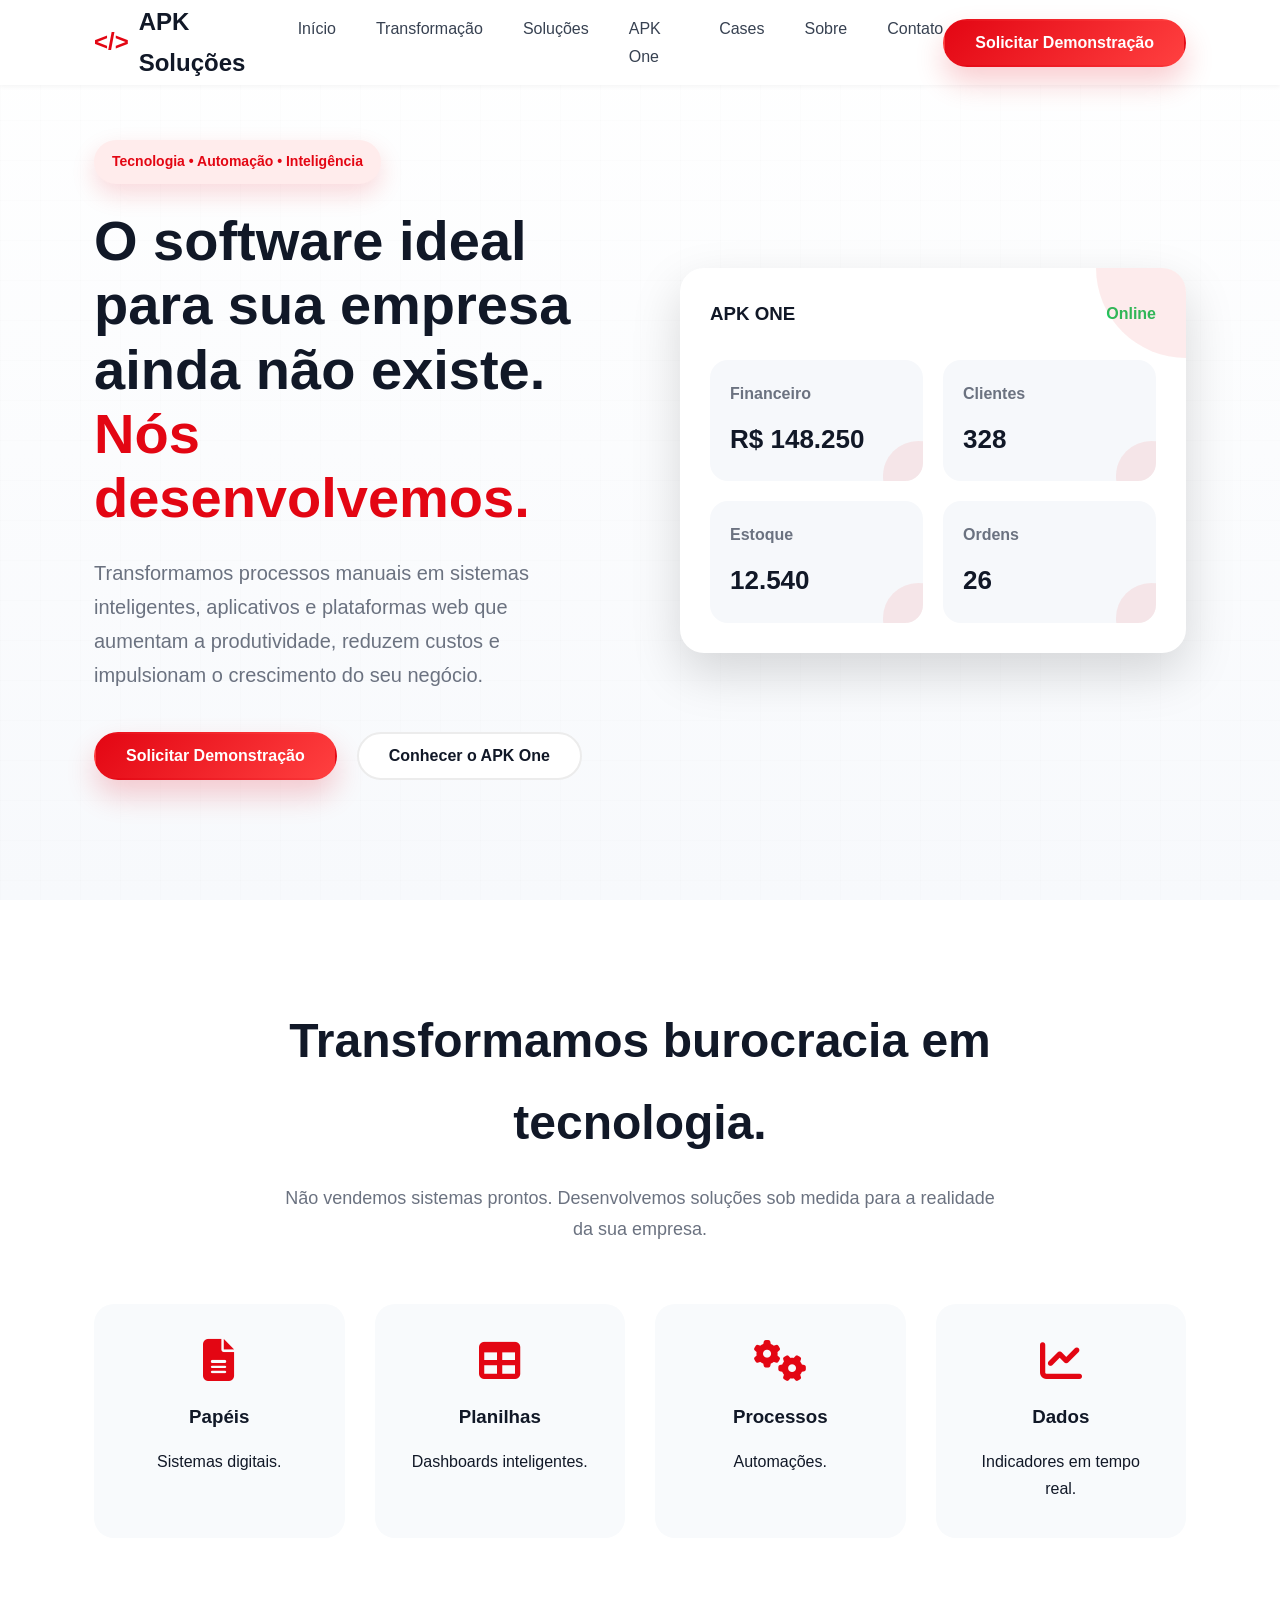
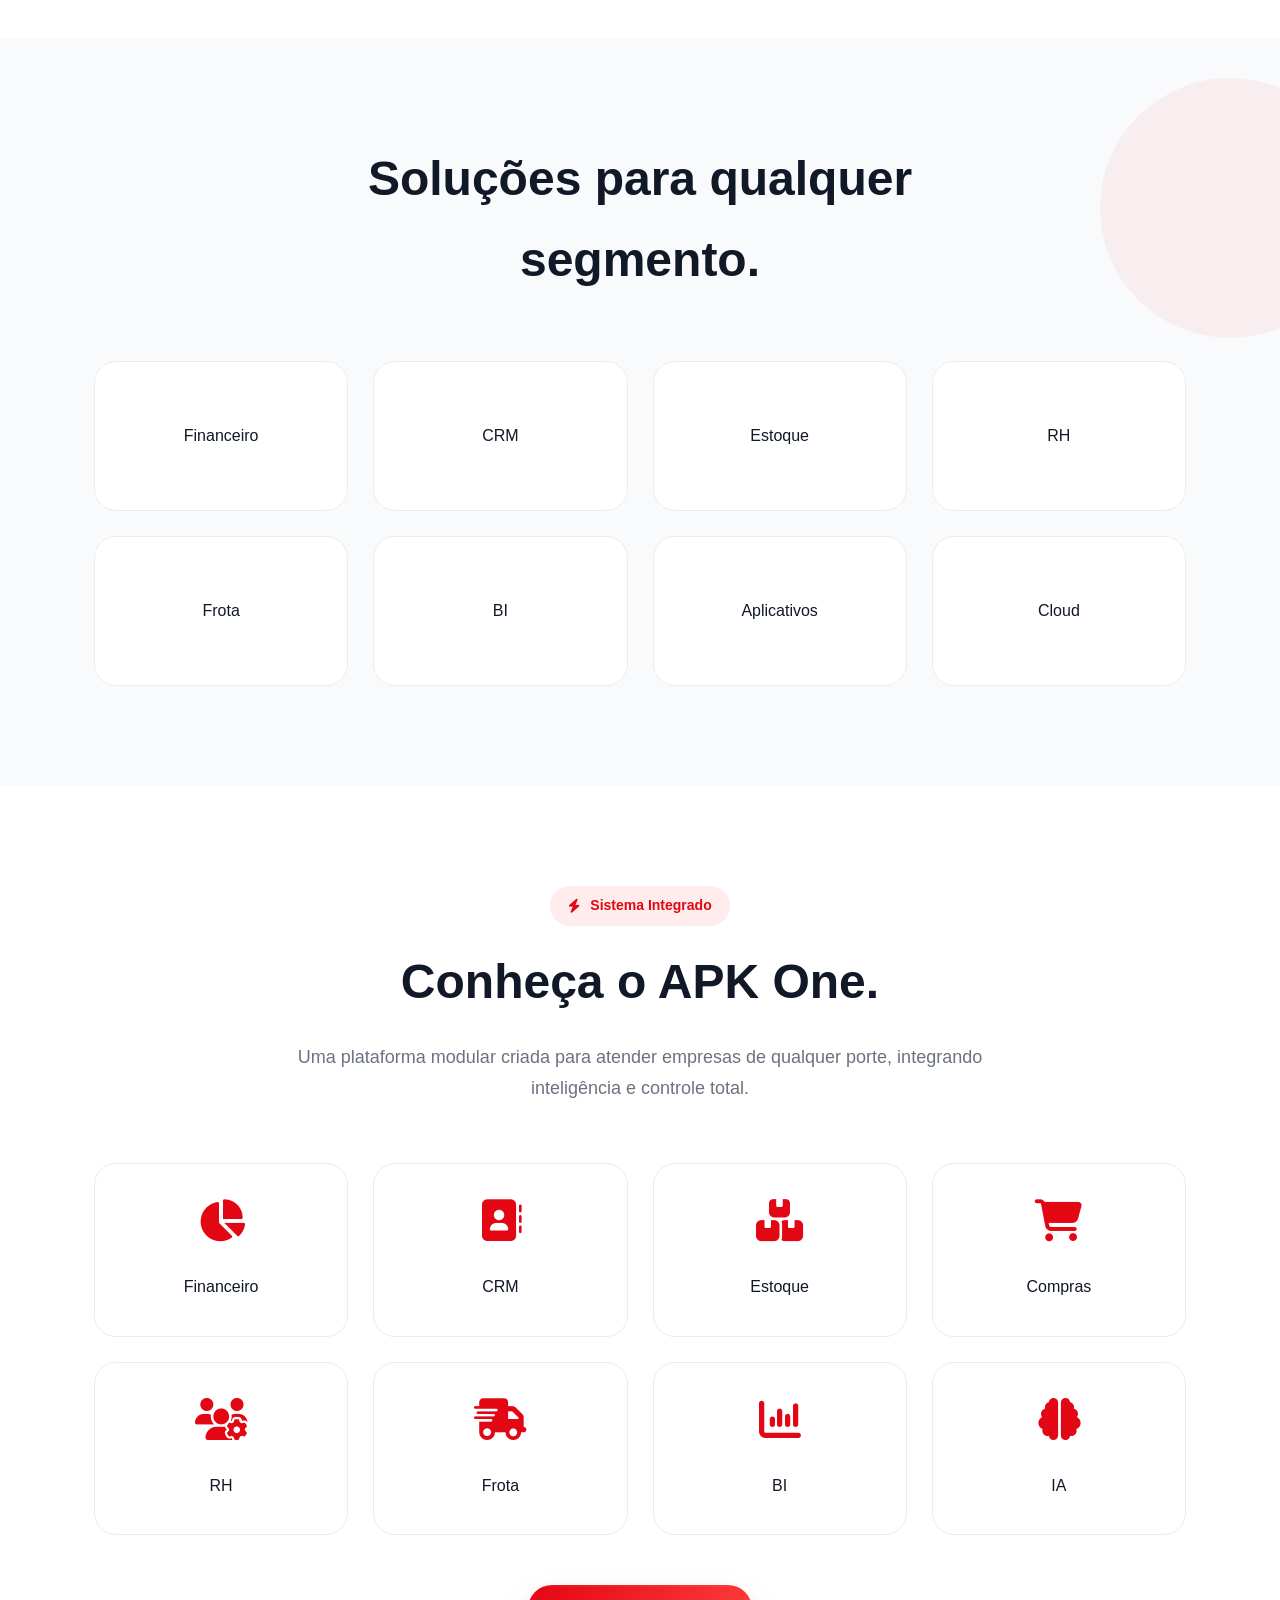
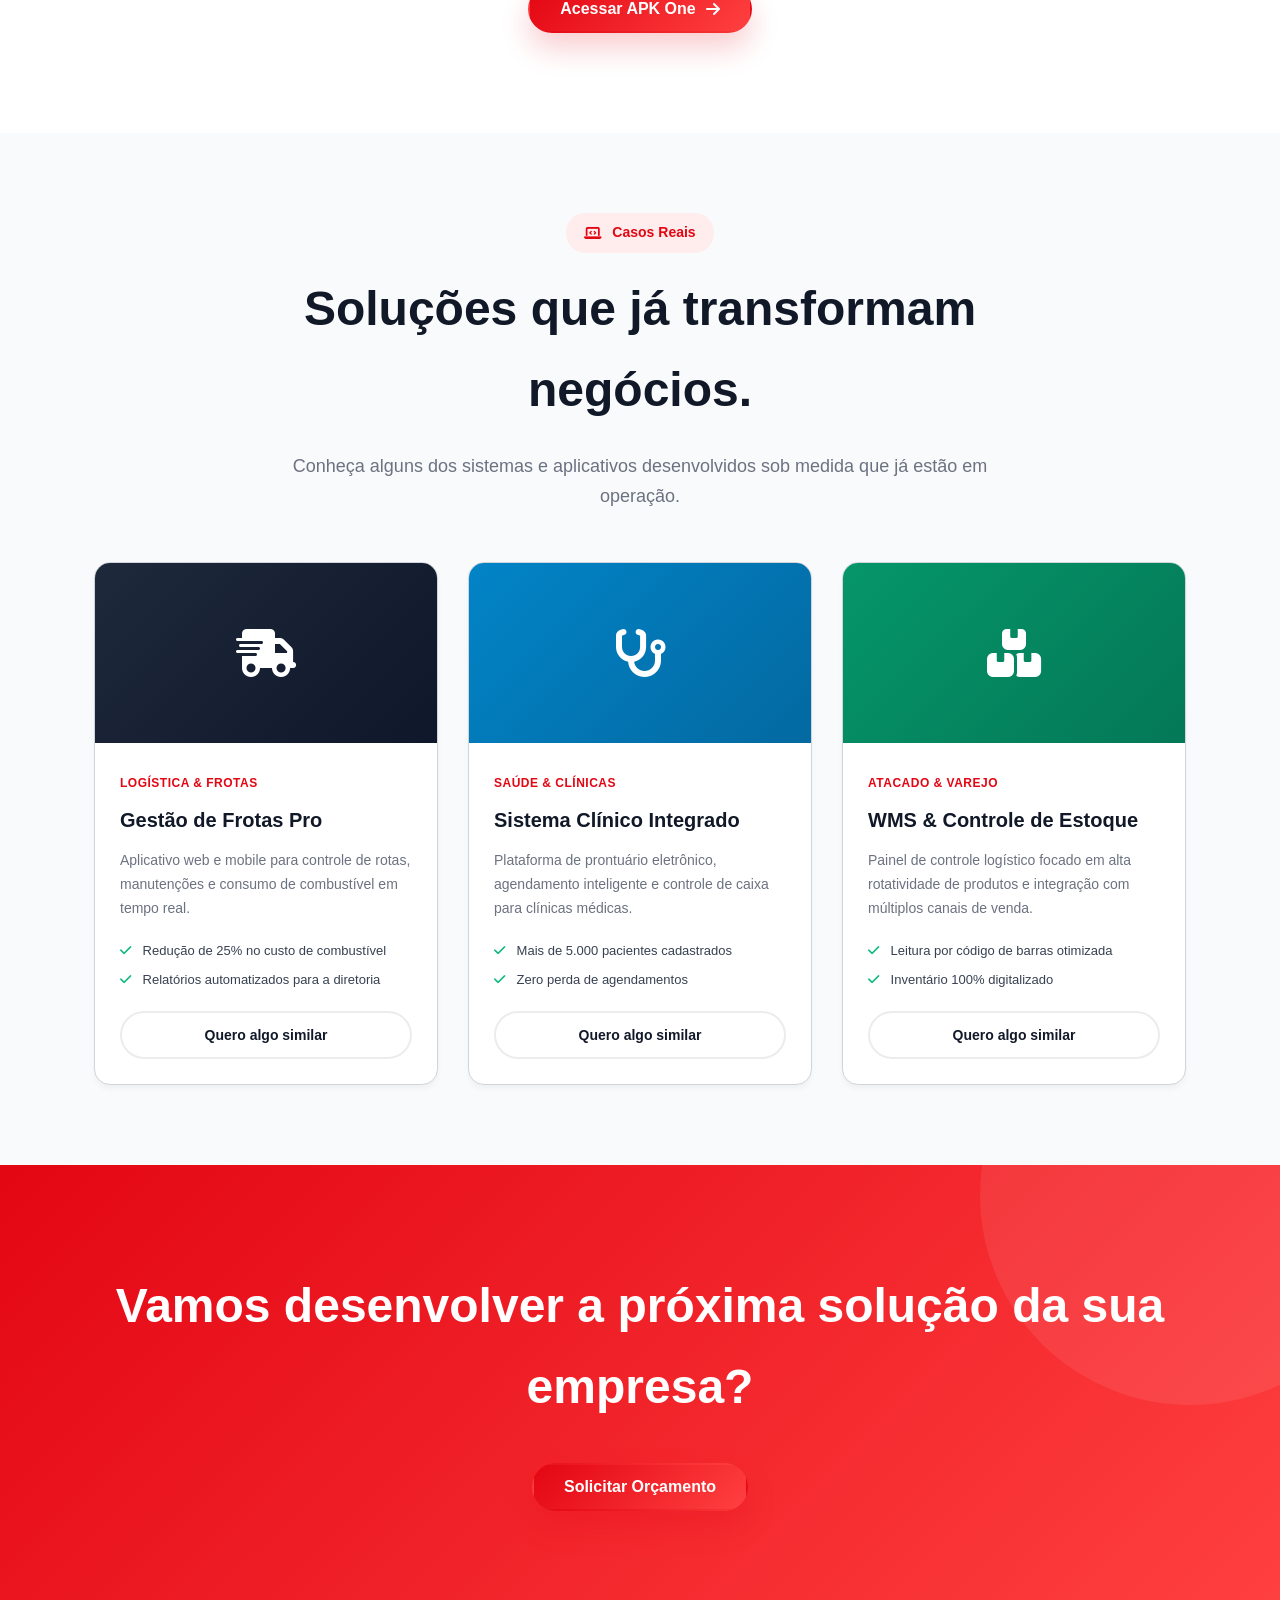
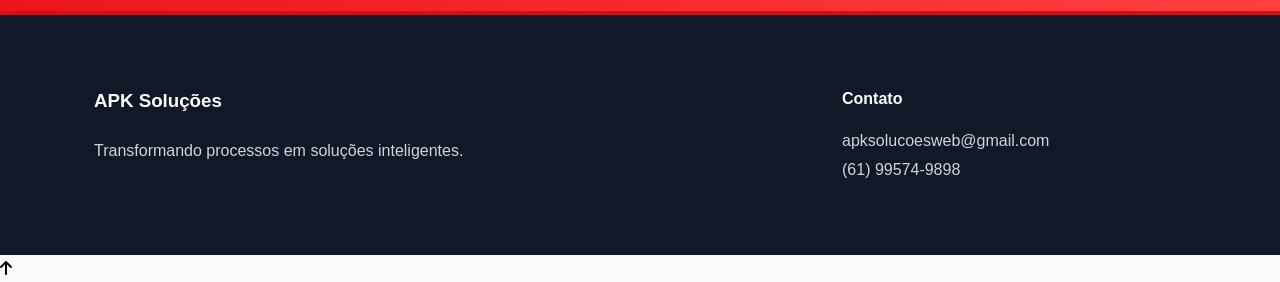
==== commit b4dababd: "Update index.html" ====
--- a/index.html
+++ b/index.html
@@ -62,6 +62,8 @@
 
                     <li><a href="#apkone">APK One</a></li>
 
+                    <li><a href="#portfolio">Cases</a></li>
+
                     <li><a href="#sobre">Sobre</a></li>
 
                     <li><a href="#contato">Contato</a></li>
@@ -389,6 +391,76 @@
 
     </section>
 
+    <!--================ PORTFÓLIO / CASES DE SUCESSO ================-->
+
+    <section class="portfolio" id="portfolio" style="padding: 80px 0; background: var(--color-background-alt, #f9fafb);">
+        <div class="container">
+
+            <div class="section-title" style="text-align: center; margin-bottom: 50px;">
+                <span class="badge badge--primary" style="margin-bottom: 15px;">
+                    <i class="fa-solid fa-laptop-code"></i> Casos Reais
+                </span>
+                <h2>Soluções que já transformam negócios.</h2>
+                <p>Conheça alguns dos sistemas e aplicativos desenvolvidos sob medida que já estão em operação.</p>
+            </div>
+
+            <div class="portfolio__grid" style="display: grid; grid-template-columns: repeat(auto-fit, minmax(320px, 1fr)); gap: 30px;">
+
+                <!-- Case 1 -->
+                <div class="portfolio__card" style="background: #ffffff; border-radius: 16px; overflow: hidden; border: 1px solid var(--color-border, #e5e7eb); box-shadow: 0 4px 6px -1px rgba(0,0,0,0.05);">
+                    <div class="portfolio__image" style="background: linear-gradient(135deg, #1e293b, #0f172a); height: 180px; display: flex; align-items: center; justify-content: center; color: #fff; font-size: 48px;">
+                        <i class="fa-solid fa-truck-fast"></i>
+                    </div>
+                    <div class="portfolio__content" style="padding: 25px;">
+                        <span style="font-size: 12px; font-weight: 600; color: var(--color-primary, #2563eb); text-transform: uppercase; letter-spacing: 0.5px;">Logística & Frotas</span>
+                        <h3 style="font-size: 20px; margin: 8px 0 12px; color: #111827;">Gestão de Frotas Pro</h3>
+                        <p style="font-size: 14px; color: #6b7280; margin-bottom: 20px;">Aplicativo web e mobile para controle de rotas, manutenções e consumo de combustível em tempo real.</p>
+                        <ul style="list-style: none; padding: 0; margin-bottom: 20px; font-size: 13px; color: #374151;">
+                            <li style="margin-bottom: 6px;"><i class="fa-solid fa-check" style="color: #10b981; margin-right: 8px;"></i> Redução de 25% no custo de combustível</li>
+                            <li><i class="fa-solid fa-check" style="color: #10b981; margin-right: 8px;"></i> Relatórios automatizados para a diretoria</li>
+                        </ul>
+                        <a href="#" class="btn btn--secondary open-modal-btn" style="width: 100%; justify-content: center; font-size: 14px; padding: 10px;">Quero algo similar</a>
+                    </div>
+                </div>
+
+                <!-- Case 2 -->
+                <div class="portfolio__card" style="background: #ffffff; border-radius: 16px; overflow: hidden; border: 1px solid var(--color-border, #e5e7eb); box-shadow: 0 4px 6px -1px rgba(0,0,0,0.05);">
+                    <div class="portfolio__image" style="background: linear-gradient(135deg, #0284c7, #0369a1); height: 180px; display: flex; align-items: center; justify-content: center; color: #fff; font-size: 48px;">
+                        <i class="fa-solid fa-stethoscope"></i>
+                    </div>
+                    <div class="portfolio__content" style="padding: 25px;">
+                        <span style="font-size: 12px; font-weight: 600; color: var(--color-primary, #2563eb); text-transform: uppercase; letter-spacing: 0.5px;">Saúde & Clínicas</span>
+                        <h3 style="font-size: 20px; margin: 8px 0 12px; color: #111827;">Sistema Clínico Integrado</h3>
+                        <p style="font-size: 14px; color: #6b7280; margin-bottom: 20px;">Plataforma de prontuário eletrônico, agendamento inteligente e controle de caixa para clínicas médicas.</p>
+                        <ul style="list-style: none; padding: 0; margin-bottom: 20px; font-size: 13px; color: #374151;">
+                            <li style="margin-bottom: 6px;"><i class="fa-solid fa-check" style="color: #10b981; margin-right: 8px;"></i> Mais de 5.000 pacientes cadastrados</li>
+                            <li><i class="fa-solid fa-check" style="color: #10b981; margin-right: 8px;"></i> Zero perda de agendamentos</li>
+                        </ul>
+                        <a href="#" class="btn btn--secondary open-modal-btn" style="width: 100%; justify-content: center; font-size: 14px; padding: 10px;">Quero algo similar</a>
+                    </div>
+                </div>
+
+                <!-- Case 3 -->
+                <div class="portfolio__card" style="background: #ffffff; border-radius: 16px; overflow: hidden; border: 1px solid var(--color-border, #e5e7eb); box-shadow: 0 4px 6px -1px rgba(0,0,0,0.05);">
+                    <div class="portfolio__image" style="background: linear-gradient(135deg, #059669, #047857); height: 180px; display: flex; align-items: center; justify-content: center; color: #fff; font-size: 48px;">
+                        <i class="fa-solid fa-boxes-stacked"></i>
+                    </div>
+                    <div class="portfolio__content" style="padding: 25px;">
+                        <span style="font-size: 12px; font-weight: 600; color: var(--color-primary, #2563eb); text-transform: uppercase; letter-spacing: 0.5px;">Atacado & Varejo</span>
+                        <h3 style="font-size: 20px; margin: 8px 0 12px; color: #111827;">WMS & Controle de Estoque</h3>
+                        <p style="font-size: 14px; color: #6b7280; margin-bottom: 20px;">Painel de controle logístico focado em alta rotatividade de produtos e integração com múltiplos canais de venda.</p>
+                        <ul style="list-style: none; padding: 0; margin-bottom: 20px; font-size: 13px; color: #374151;">
+                            <li style="margin-bottom: 6px;"><i class="fa-solid fa-check" style="color: #10b981; margin-right: 8px;"></i> Leitura por código de barras otimizada</li>
+                            <li><i class="fa-solid fa-check" style="color: #10b981; margin-right: 8px;"></i> Inventário 100% digitalizado</li>
+                        </ul>
+                        <a href="#" class="btn btn--secondary open-modal-btn" style="width: 100%; justify-content: center; font-size: 14px; padding: 10px;">Quero algo similar</a>
+                    </div>
+                </div>
+
+            </div>
+        </div>
+    </section>
+
     <!--================ CTA ================-->
 
     <section class="cta">
@@ -397,7 +469,7 @@
 
             <h2>
 
-                Vamos desenvolver a próxima solução da sua empresa?
+                 Vamos desenvolver a próxima solução da sua empresa?
 
             </h2>
 
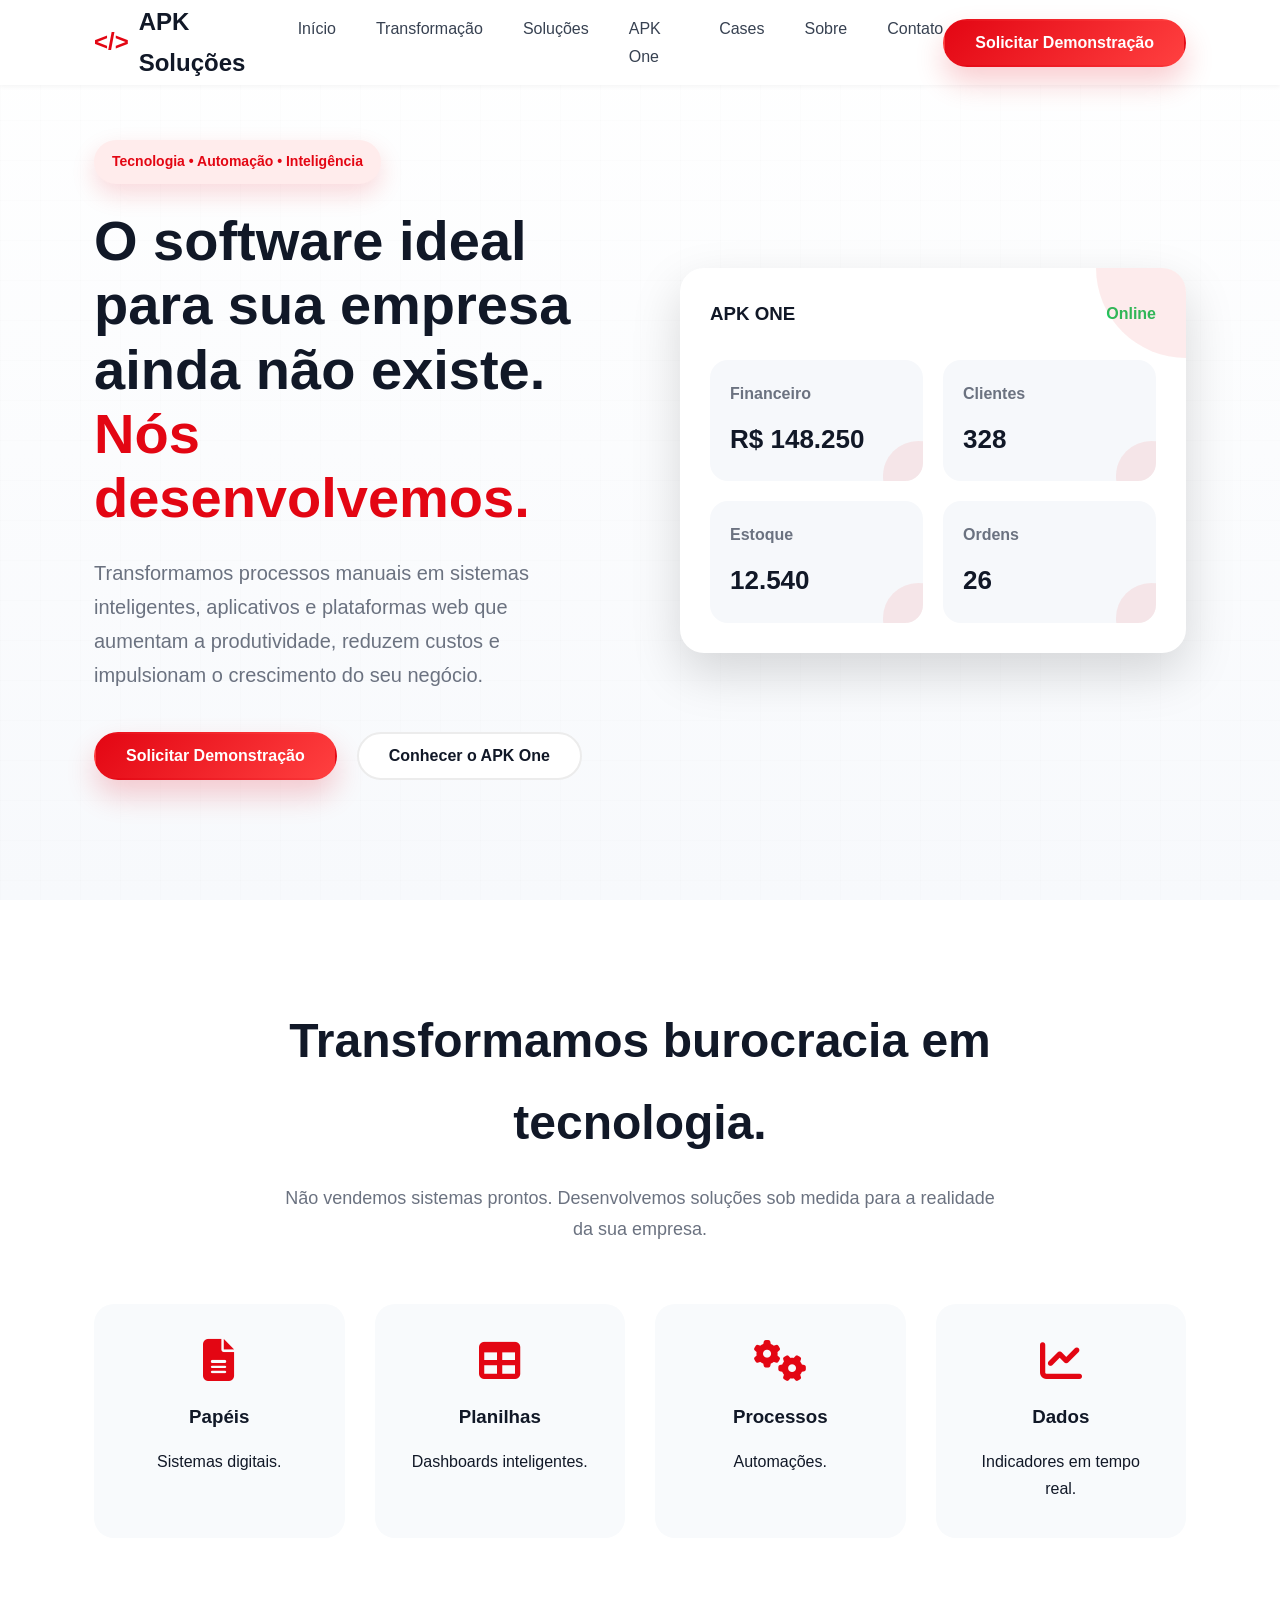
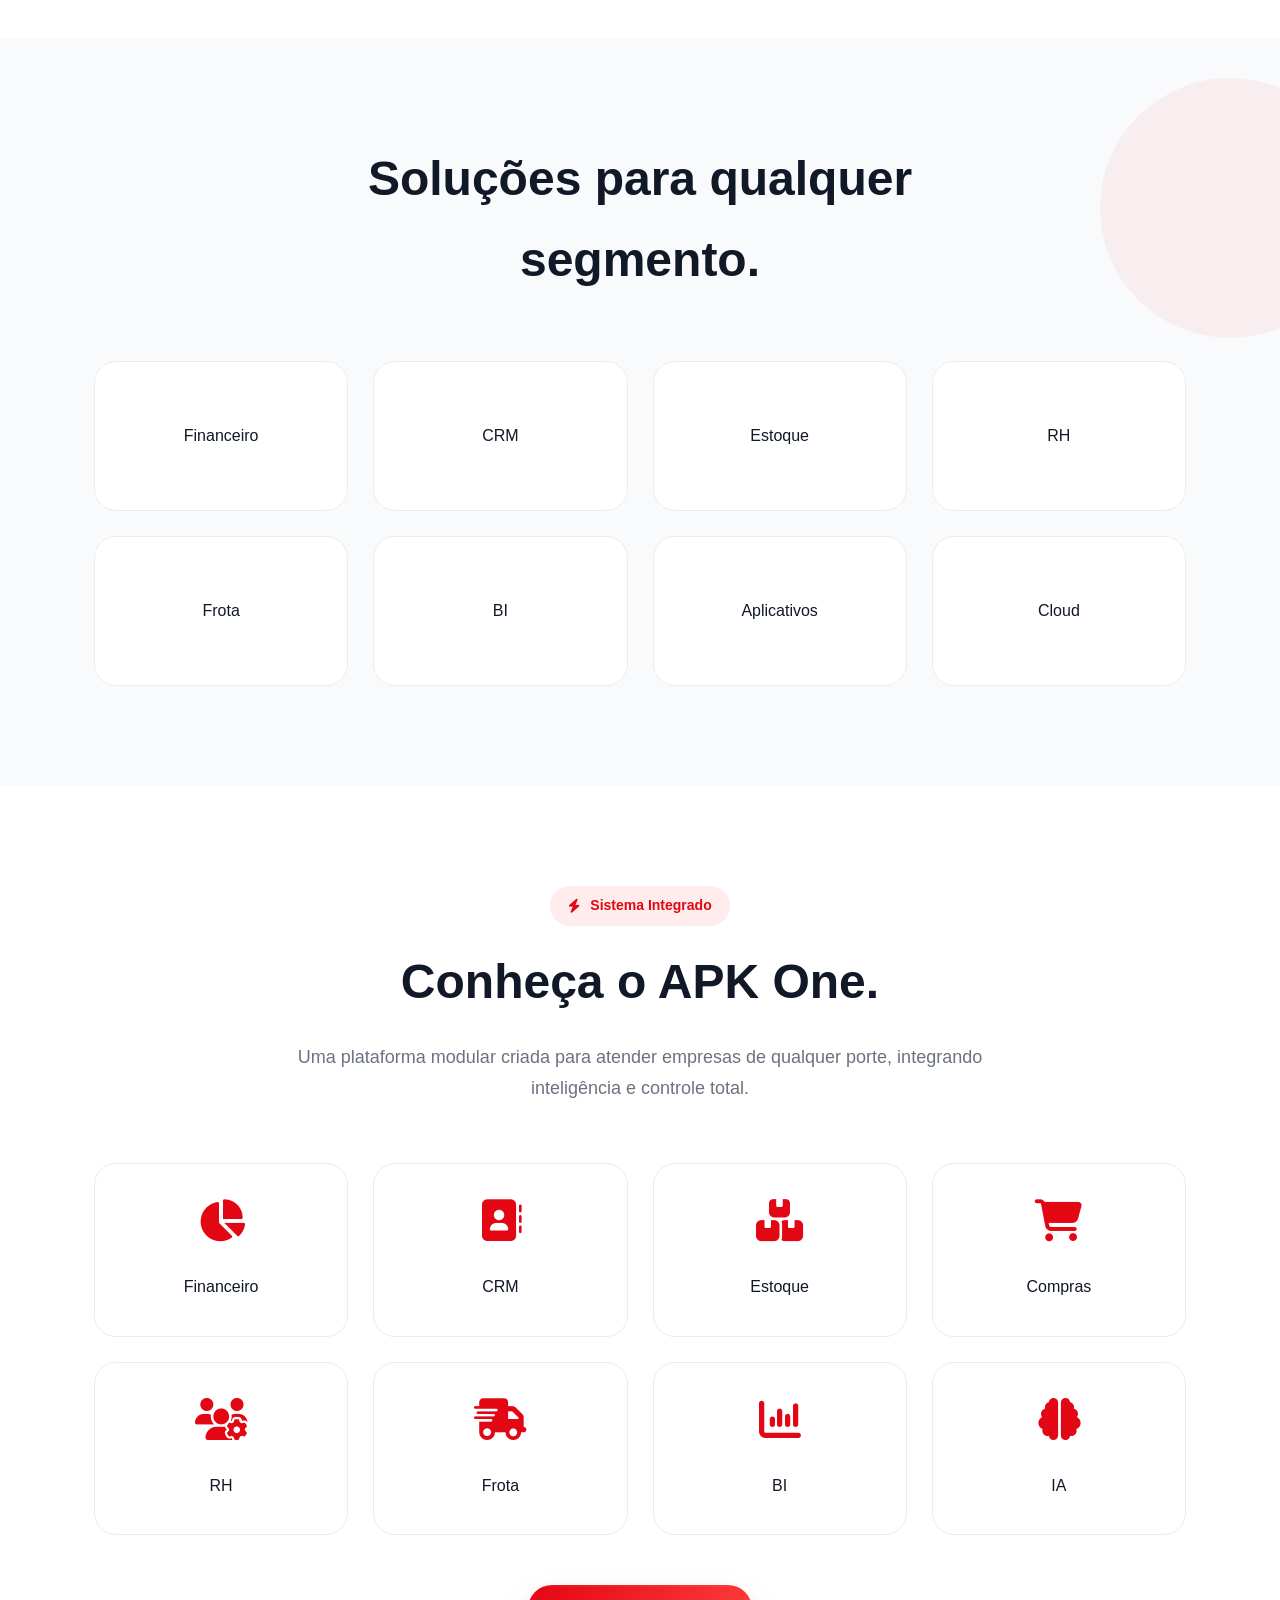
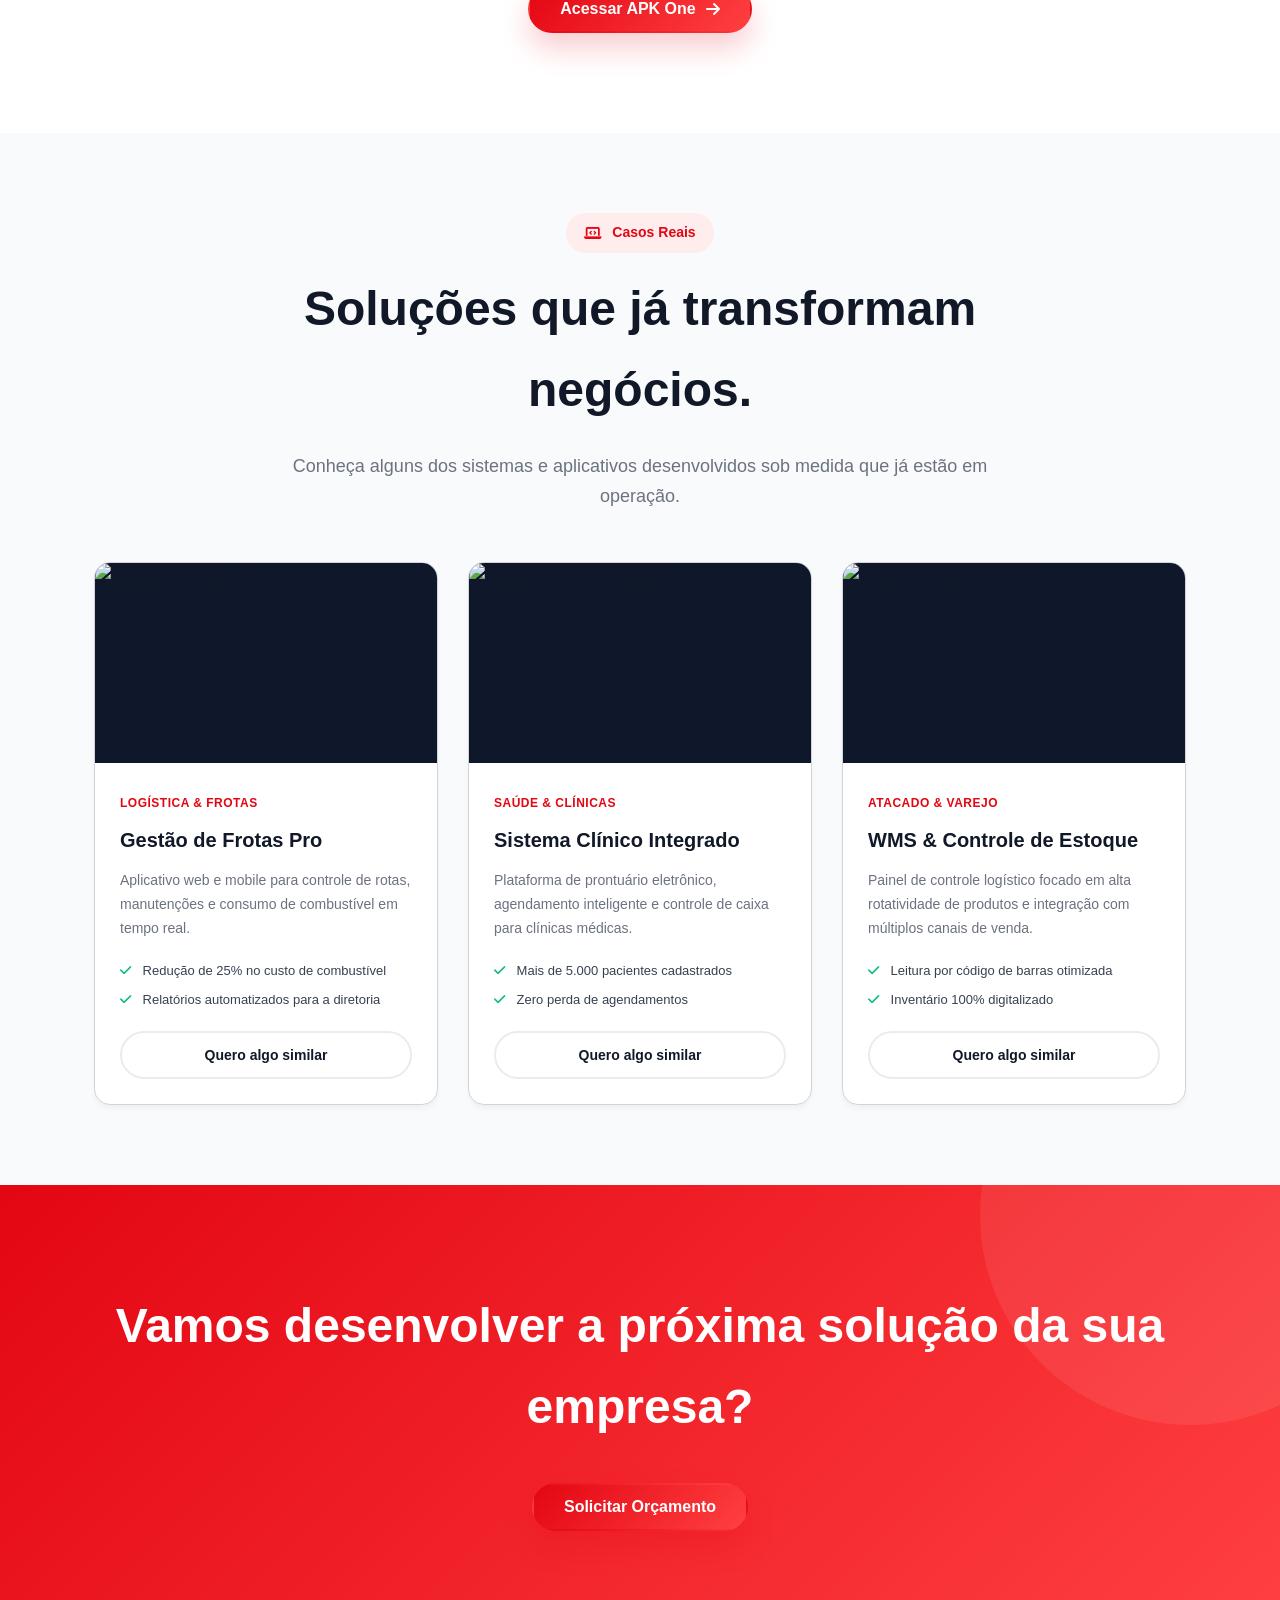
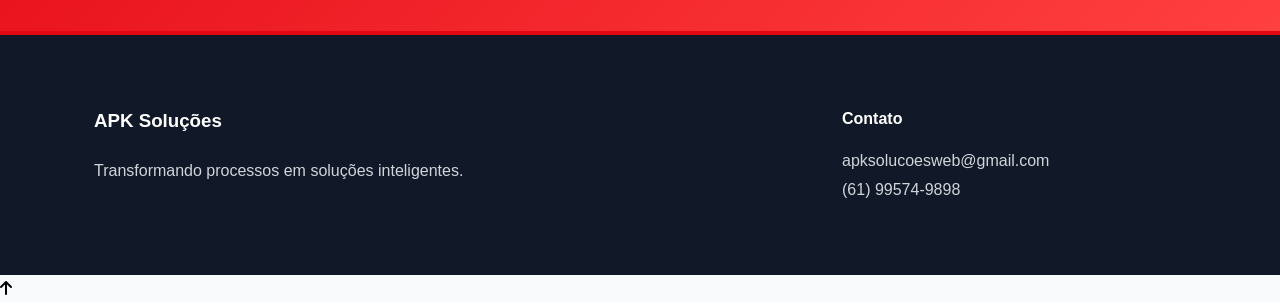
==== commit 916d7475: "Update index.html" ====
--- a/index.html
+++ b/index.html
@@ -408,8 +408,8 @@
 
                 <!-- Case 1 -->
                 <div class="portfolio__card" style="background: #ffffff; border-radius: 16px; overflow: hidden; border: 1px solid var(--color-border, #e5e7eb); box-shadow: 0 4px 6px -1px rgba(0,0,0,0.05);">
-                    <div class="portfolio__image" style="background: linear-gradient(135deg, #1e293b, #0f172a); height: 180px; display: flex; align-items: center; justify-content: center; color: #fff; font-size: 48px;">
-                        <i class="fa-solid fa-truck-fast"></i>
+                    <div class="portfolio__image" style="height: 200px; overflow: hidden; background: #0f172a;">
+                        <img src="img/print-frota.png" alt="Gestão de Frotas Pro" style="width: 100%; height: 100%; object-fit: cover; object-position: top;">
                     </div>
                     <div class="portfolio__content" style="padding: 25px;">
                         <span style="font-size: 12px; font-weight: 600; color: var(--color-primary, #2563eb); text-transform: uppercase; letter-spacing: 0.5px;">Logística & Frotas</span>
@@ -425,8 +425,8 @@
 
                 <!-- Case 2 -->
                 <div class="portfolio__card" style="background: #ffffff; border-radius: 16px; overflow: hidden; border: 1px solid var(--color-border, #e5e7eb); box-shadow: 0 4px 6px -1px rgba(0,0,0,0.05);">
-                    <div class="portfolio__image" style="background: linear-gradient(135deg, #0284c7, #0369a1); height: 180px; display: flex; align-items: center; justify-content: center; color: #fff; font-size: 48px;">
-                        <i class="fa-solid fa-stethoscope"></i>
+                    <div class="portfolio__image" style="height: 200px; overflow: hidden; background: #0f172a;">
+                        <img src="img/print-clinica.png" alt="Sistema Clínico Integrado" style="width: 100%; height: 100%; object-fit: cover; object-position: top;">
                     </div>
                     <div class="portfolio__content" style="padding: 25px;">
                         <span style="font-size: 12px; font-weight: 600; color: var(--color-primary, #2563eb); text-transform: uppercase; letter-spacing: 0.5px;">Saúde & Clínicas</span>
@@ -442,8 +442,8 @@
 
                 <!-- Case 3 -->
                 <div class="portfolio__card" style="background: #ffffff; border-radius: 16px; overflow: hidden; border: 1px solid var(--color-border, #e5e7eb); box-shadow: 0 4px 6px -1px rgba(0,0,0,0.05);">
-                    <div class="portfolio__image" style="background: linear-gradient(135deg, #059669, #047857); height: 180px; display: flex; align-items: center; justify-content: center; color: #fff; font-size: 48px;">
-                        <i class="fa-solid fa-boxes-stacked"></i>
+                    <div class="portfolio__image" style="height: 200px; overflow: hidden; background: #0f172a;">
+                        <img src="img/print-estoque.png" alt="WMS & Controle de Estoque" style="width: 100%; height: 100%; object-fit: cover; object-position: top;">
                     </div>
                     <div class="portfolio__content" style="padding: 25px;">
                         <span style="font-size: 12px; font-weight: 600; color: var(--color-primary, #2563eb); text-transform: uppercase; letter-spacing: 0.5px;">Atacado & Varejo</span>
@@ -469,7 +469,7 @@
 
             <h2>
 
-                 Vamos desenvolver a próxima solução da sua empresa?
+                Vamos desenvolver a próxima solução da sua empresa?
 
             </h2>
 
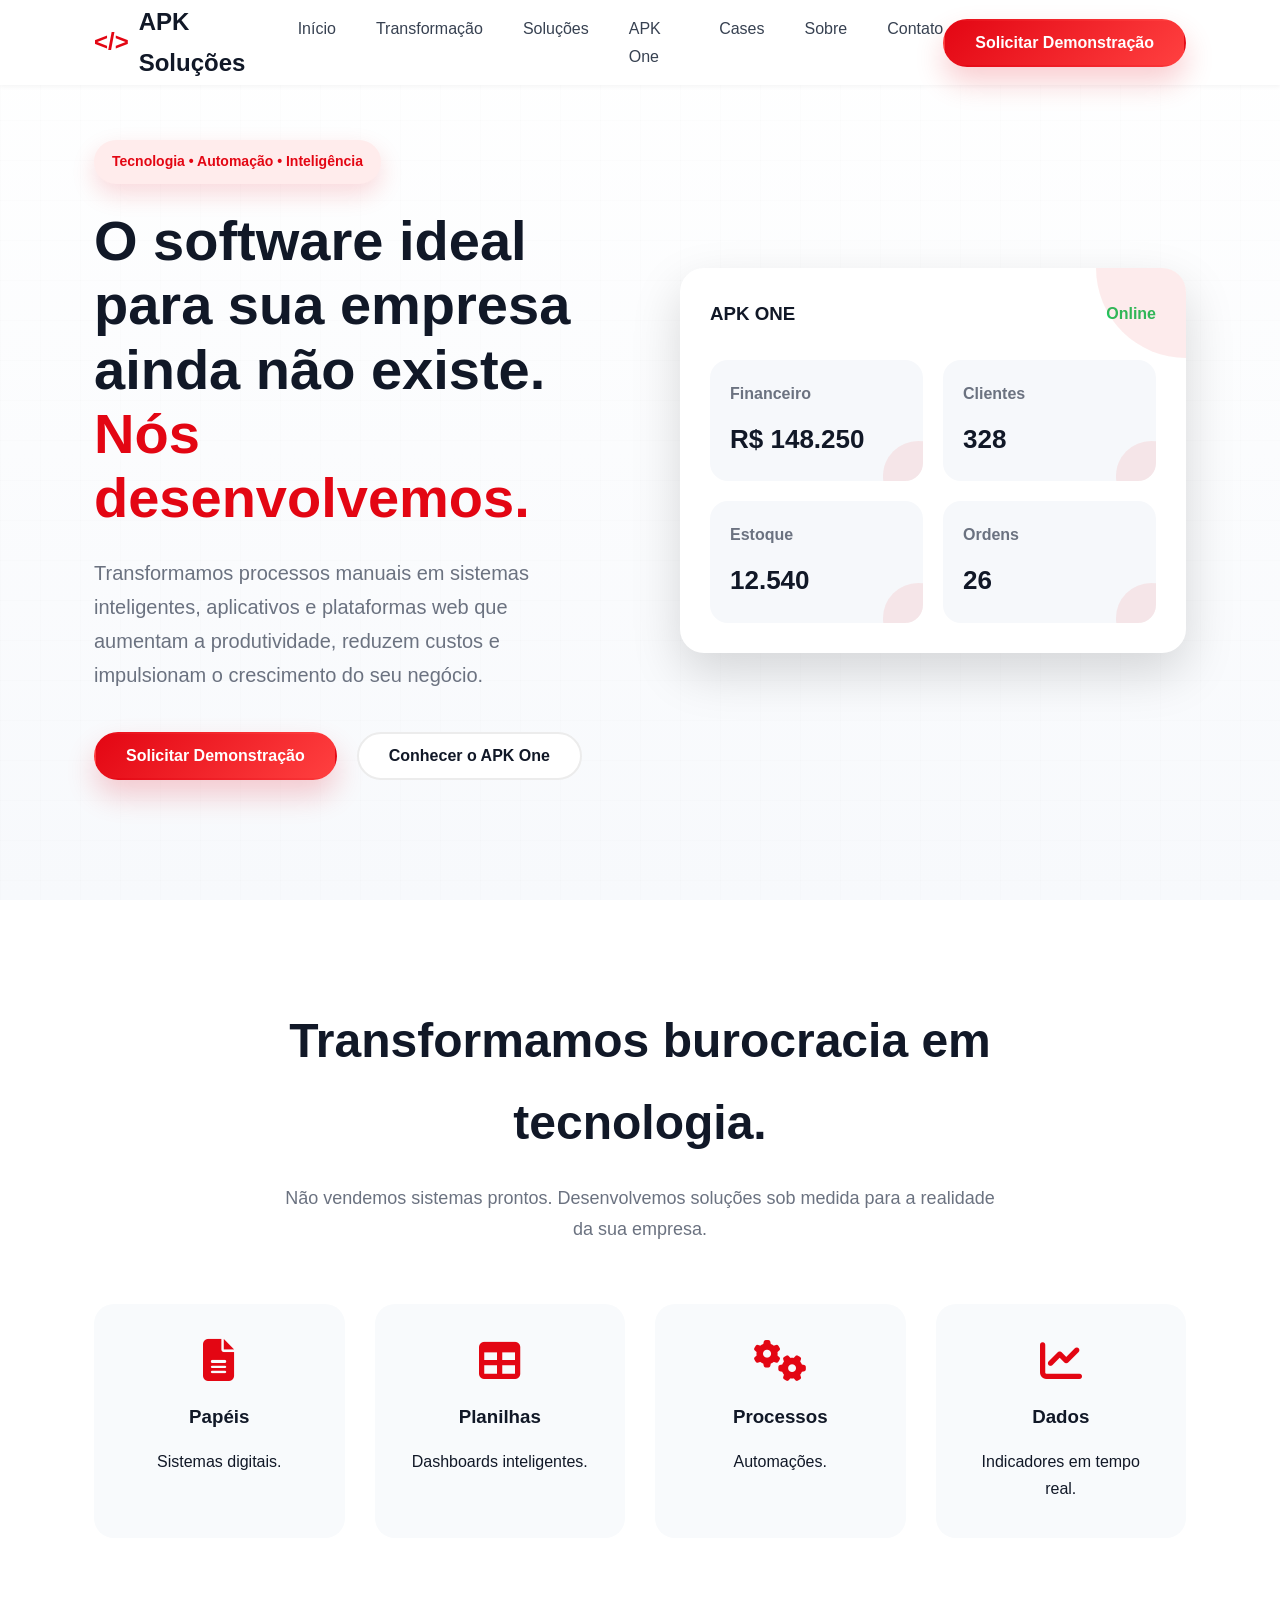
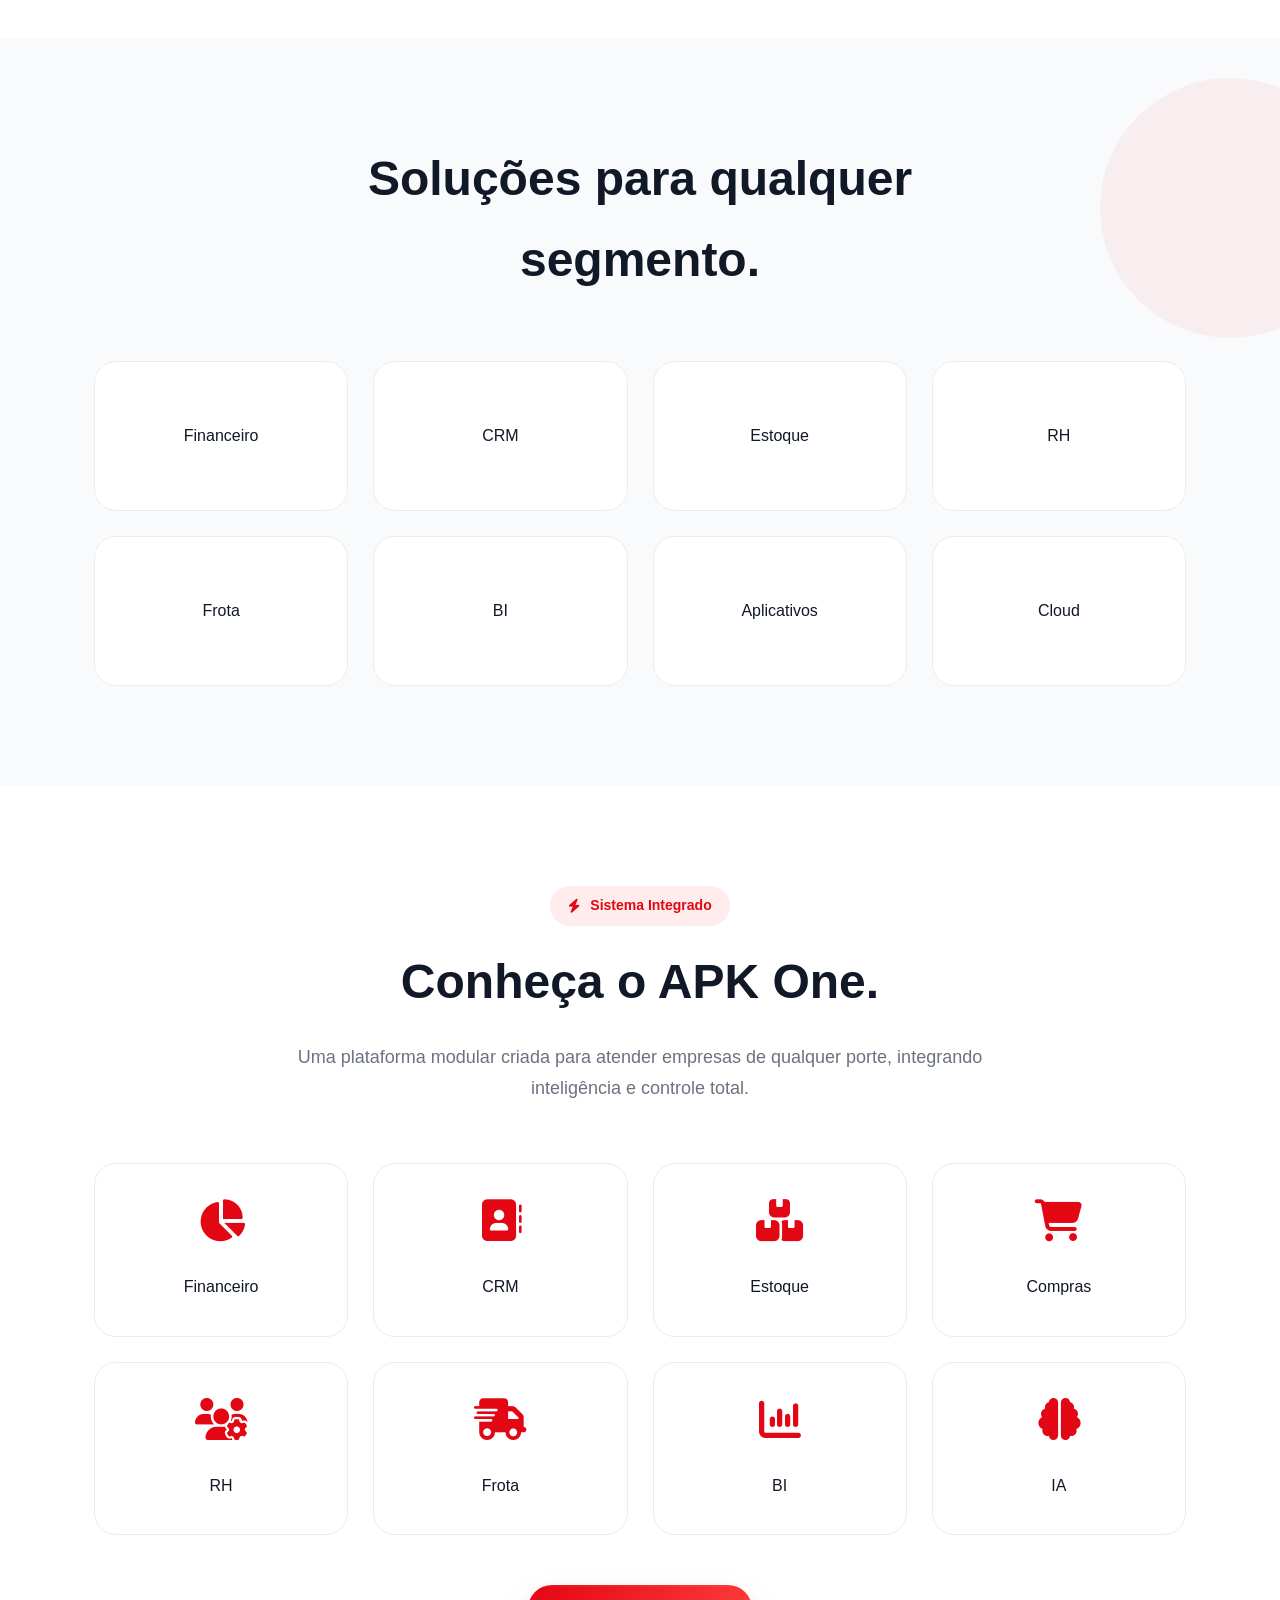
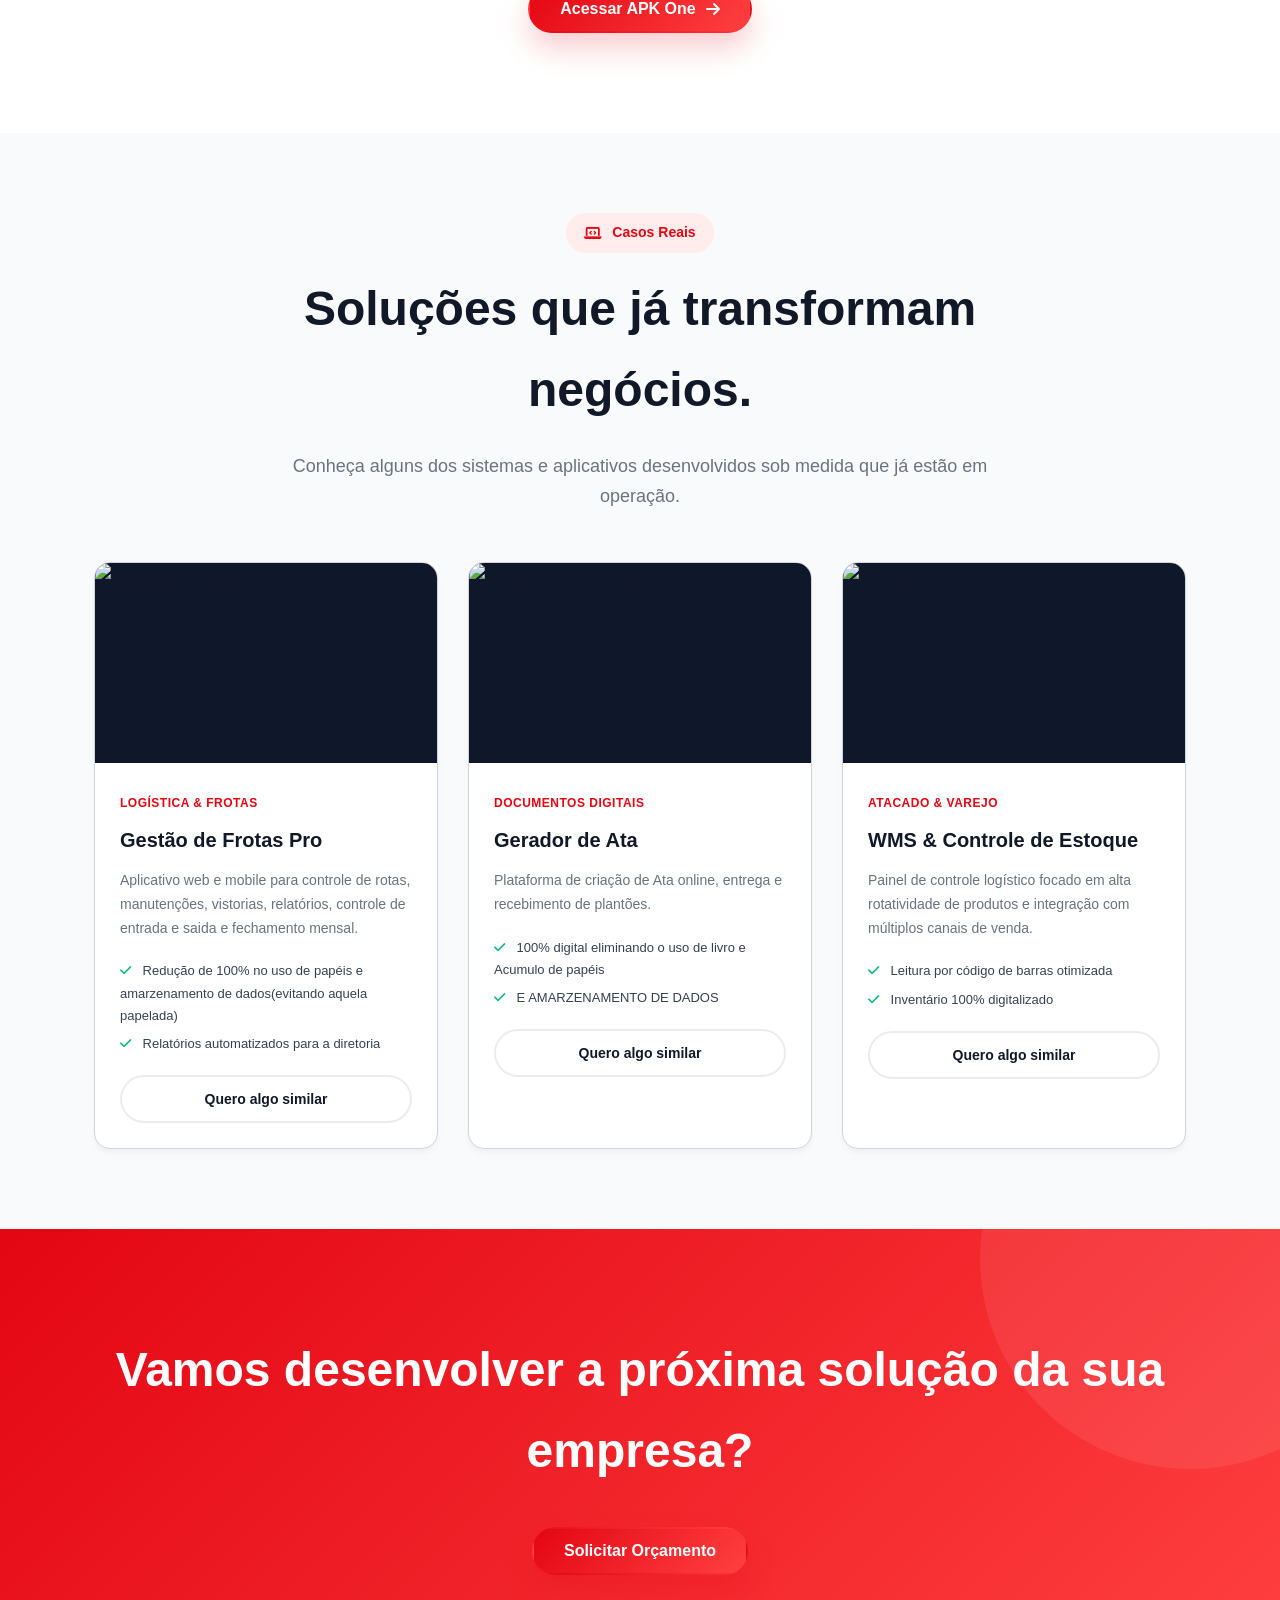
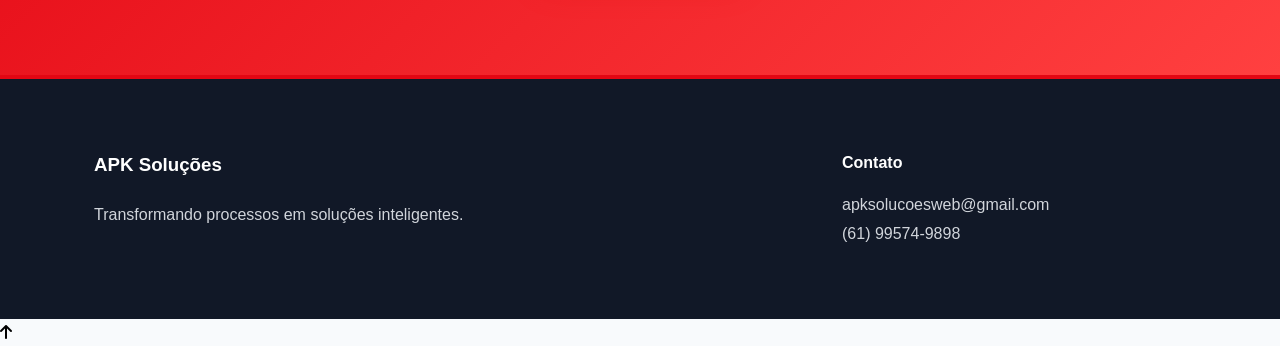
==== commit 8d0bc1a0: "Update index.html" ====
--- a/index.html
+++ b/index.html
@@ -409,14 +409,14 @@
                 <!-- Case 1 -->
                 <div class="portfolio__card" style="background: #ffffff; border-radius: 16px; overflow: hidden; border: 1px solid var(--color-border, #e5e7eb); box-shadow: 0 4px 6px -1px rgba(0,0,0,0.05);">
                     <div class="portfolio__image" style="height: 200px; overflow: hidden; background: #0f172a;">
-                        <img src="img/print-frota.png" alt="Gestão de Frotas Pro" style="width: 100%; height: 100%; object-fit: cover; object-position: top;">
+                        <img src="img/JSCAR.png" alt="Gestão de Frotas Pro" style="width: 100%; height: 100%; object-fit: cover; object-position: top;">
                     </div>
                     <div class="portfolio__content" style="padding: 25px;">
                         <span style="font-size: 12px; font-weight: 600; color: var(--color-primary, #2563eb); text-transform: uppercase; letter-spacing: 0.5px;">Logística & Frotas</span>
                         <h3 style="font-size: 20px; margin: 8px 0 12px; color: #111827;">Gestão de Frotas Pro</h3>
-                        <p style="font-size: 14px; color: #6b7280; margin-bottom: 20px;">Aplicativo web e mobile para controle de rotas, manutenções e consumo de combustível em tempo real.</p>
+                        <p style="font-size: 14px; color: #6b7280; margin-bottom: 20px;">Aplicativo web e mobile para controle de rotas, manutenções, vistorias, relatórios, controle de entrada e saida e fechamento mensal.</p>
                         <ul style="list-style: none; padding: 0; margin-bottom: 20px; font-size: 13px; color: #374151;">
-                            <li style="margin-bottom: 6px;"><i class="fa-solid fa-check" style="color: #10b981; margin-right: 8px;"></i> Redução de 25% no custo de combustível</li>
+                            <li style="margin-bottom: 6px;"><i class="fa-solid fa-check" style="color: #10b981; margin-right: 8px;"></i> Redução de 100% no uso de papéis e amarzenamento de dados(evitando aquela papelada)</li>
                             <li><i class="fa-solid fa-check" style="color: #10b981; margin-right: 8px;"></i> Relatórios automatizados para a diretoria</li>
                         </ul>
                         <a href="#" class="btn btn--secondary open-modal-btn" style="width: 100%; justify-content: center; font-size: 14px; padding: 10px;">Quero algo similar</a>
@@ -426,15 +426,15 @@
                 <!-- Case 2 -->
                 <div class="portfolio__card" style="background: #ffffff; border-radius: 16px; overflow: hidden; border: 1px solid var(--color-border, #e5e7eb); box-shadow: 0 4px 6px -1px rgba(0,0,0,0.05);">
                     <div class="portfolio__image" style="height: 200px; overflow: hidden; background: #0f172a;">
-                        <img src="img/print-clinica.png" alt="Sistema Clínico Integrado" style="width: 100%; height: 100%; object-fit: cover; object-position: top;">
+                        <img src="ATA.png" alt="Gerador de Ata Simplificado" style="width: 100%; height: 100%; object-fit: cover; object-position: top;">
                     </div>
                     <div class="portfolio__content" style="padding: 25px;">
-                        <span style="font-size: 12px; font-weight: 600; color: var(--color-primary, #2563eb); text-transform: uppercase; letter-spacing: 0.5px;">Saúde & Clínicas</span>
-                        <h3 style="font-size: 20px; margin: 8px 0 12px; color: #111827;">Sistema Clínico Integrado</h3>
-                        <p style="font-size: 14px; color: #6b7280; margin-bottom: 20px;">Plataforma de prontuário eletrônico, agendamento inteligente e controle de caixa para clínicas médicas.</p>
+                        <span style="font-size: 12px; font-weight: 600; color: var(--color-primary, #2563eb); text-transform: uppercase; letter-spacing: 0.5px;">Documentos Digitais</span>
+                        <h3 style="font-size: 20px; margin: 8px 0 12px; color: #111827;">Gerador de Ata</h3>
+                        <p style="font-size: 14px; color: #6b7280; margin-bottom: 20px;">Plataforma de criação de Ata online, entrega e recebimento de plantões.</p>
                         <ul style="list-style: none; padding: 0; margin-bottom: 20px; font-size: 13px; color: #374151;">
-                            <li style="margin-bottom: 6px;"><i class="fa-solid fa-check" style="color: #10b981; margin-right: 8px;"></i> Mais de 5.000 pacientes cadastrados</li>
-                            <li><i class="fa-solid fa-check" style="color: #10b981; margin-right: 8px;"></i> Zero perda de agendamentos</li>
+                            <li style="margin-bottom: 6px;"><i class="fa-solid fa-check" style="color: #10b981; margin-right: 8px;"></i> 100% digital eliminando o uso de livro e Acumulo de papéis </li>
+                            <li><i class="fa-solid fa-check" style="color: #10b981; margin-right: 8px;"></i> E AMARZENAMENTO DE DADOS</li>
                         </ul>
                         <a href="#" class="btn btn--secondary open-modal-btn" style="width: 100%; justify-content: center; font-size: 14px; padding: 10px;">Quero algo similar</a>
                     </div>
